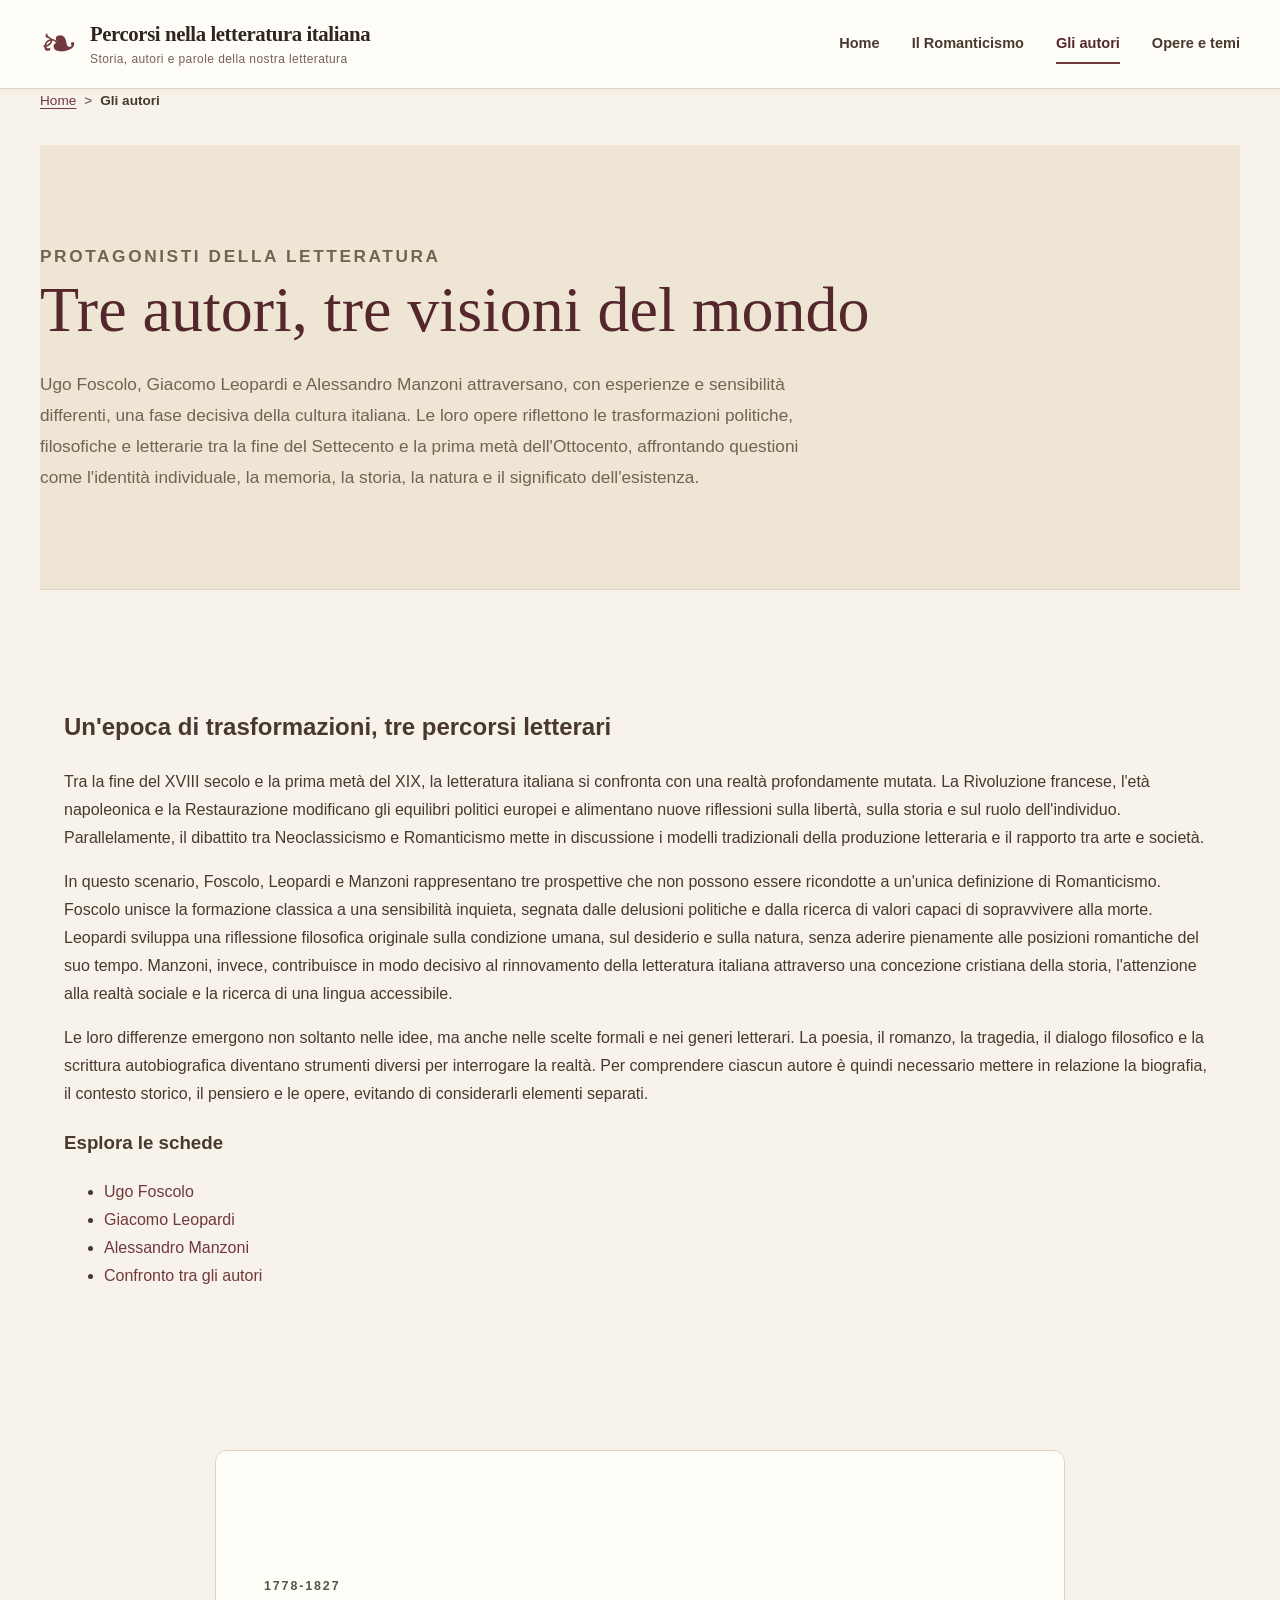
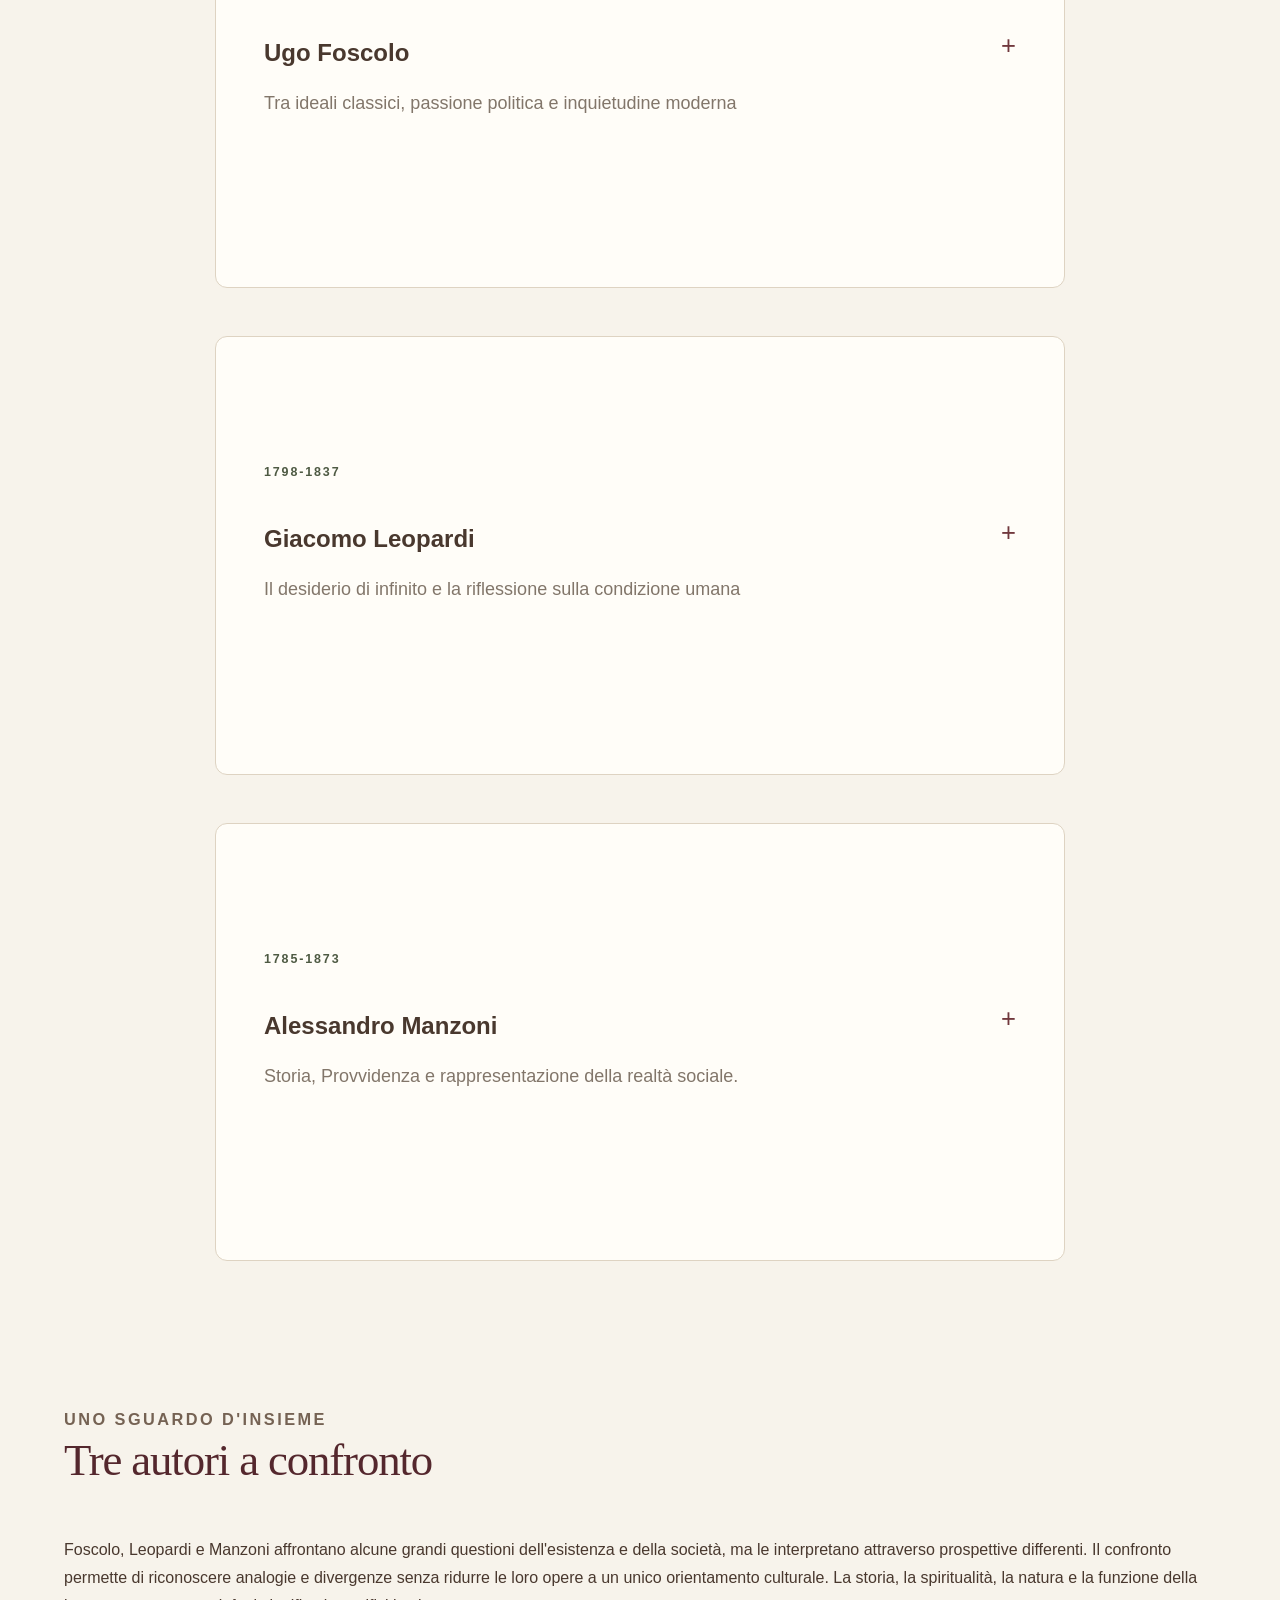
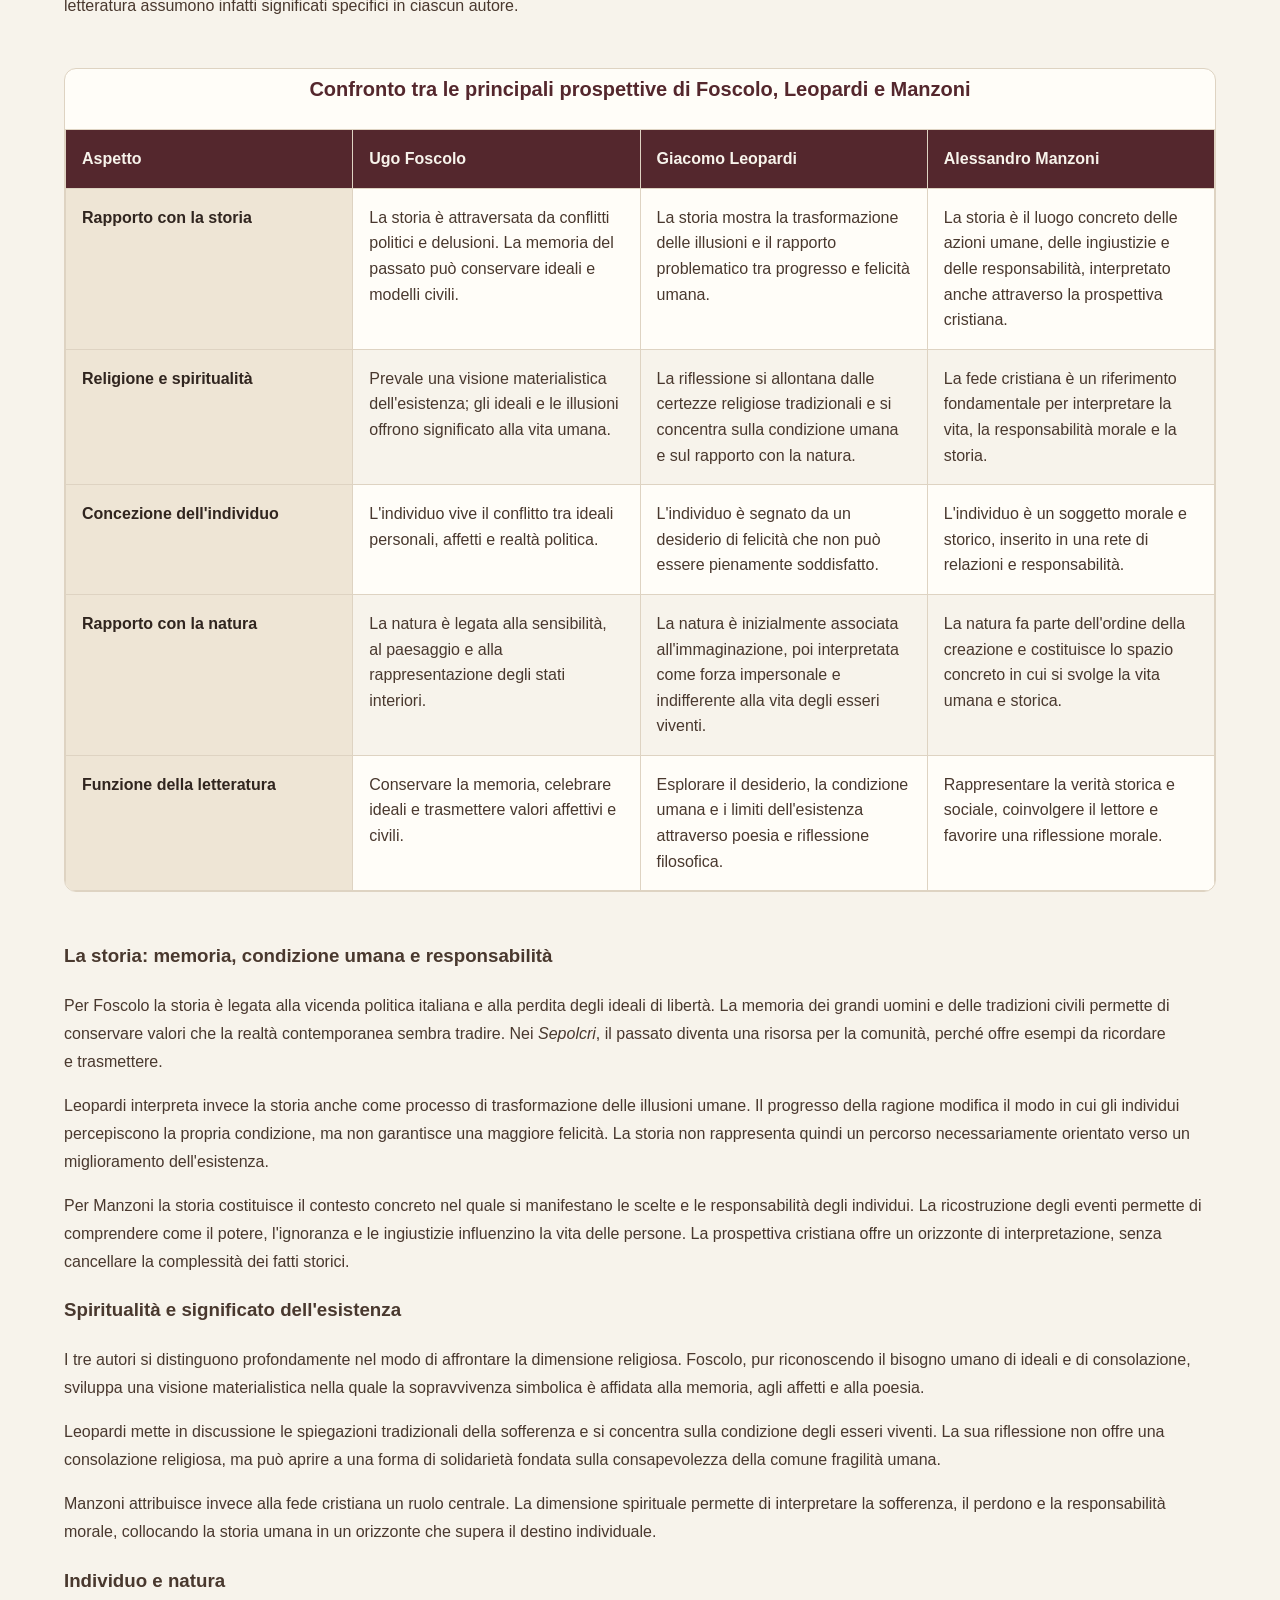
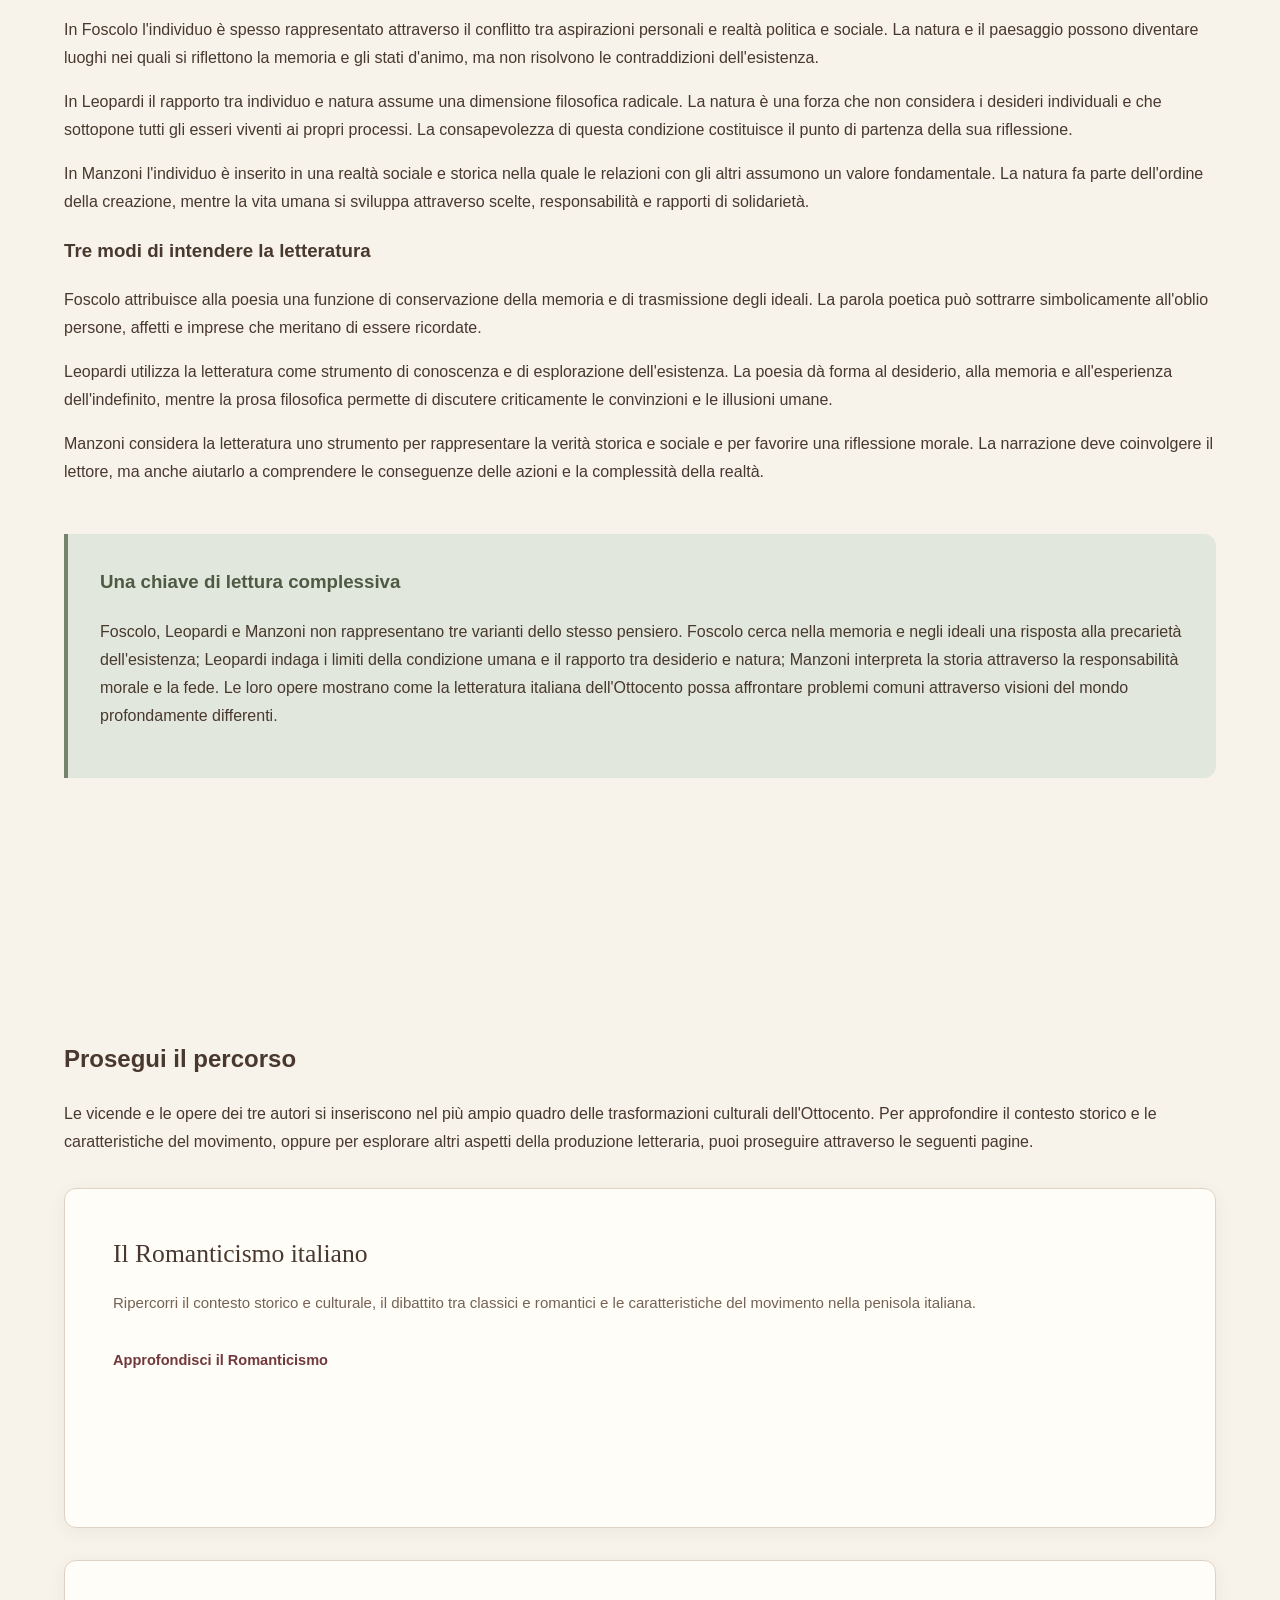
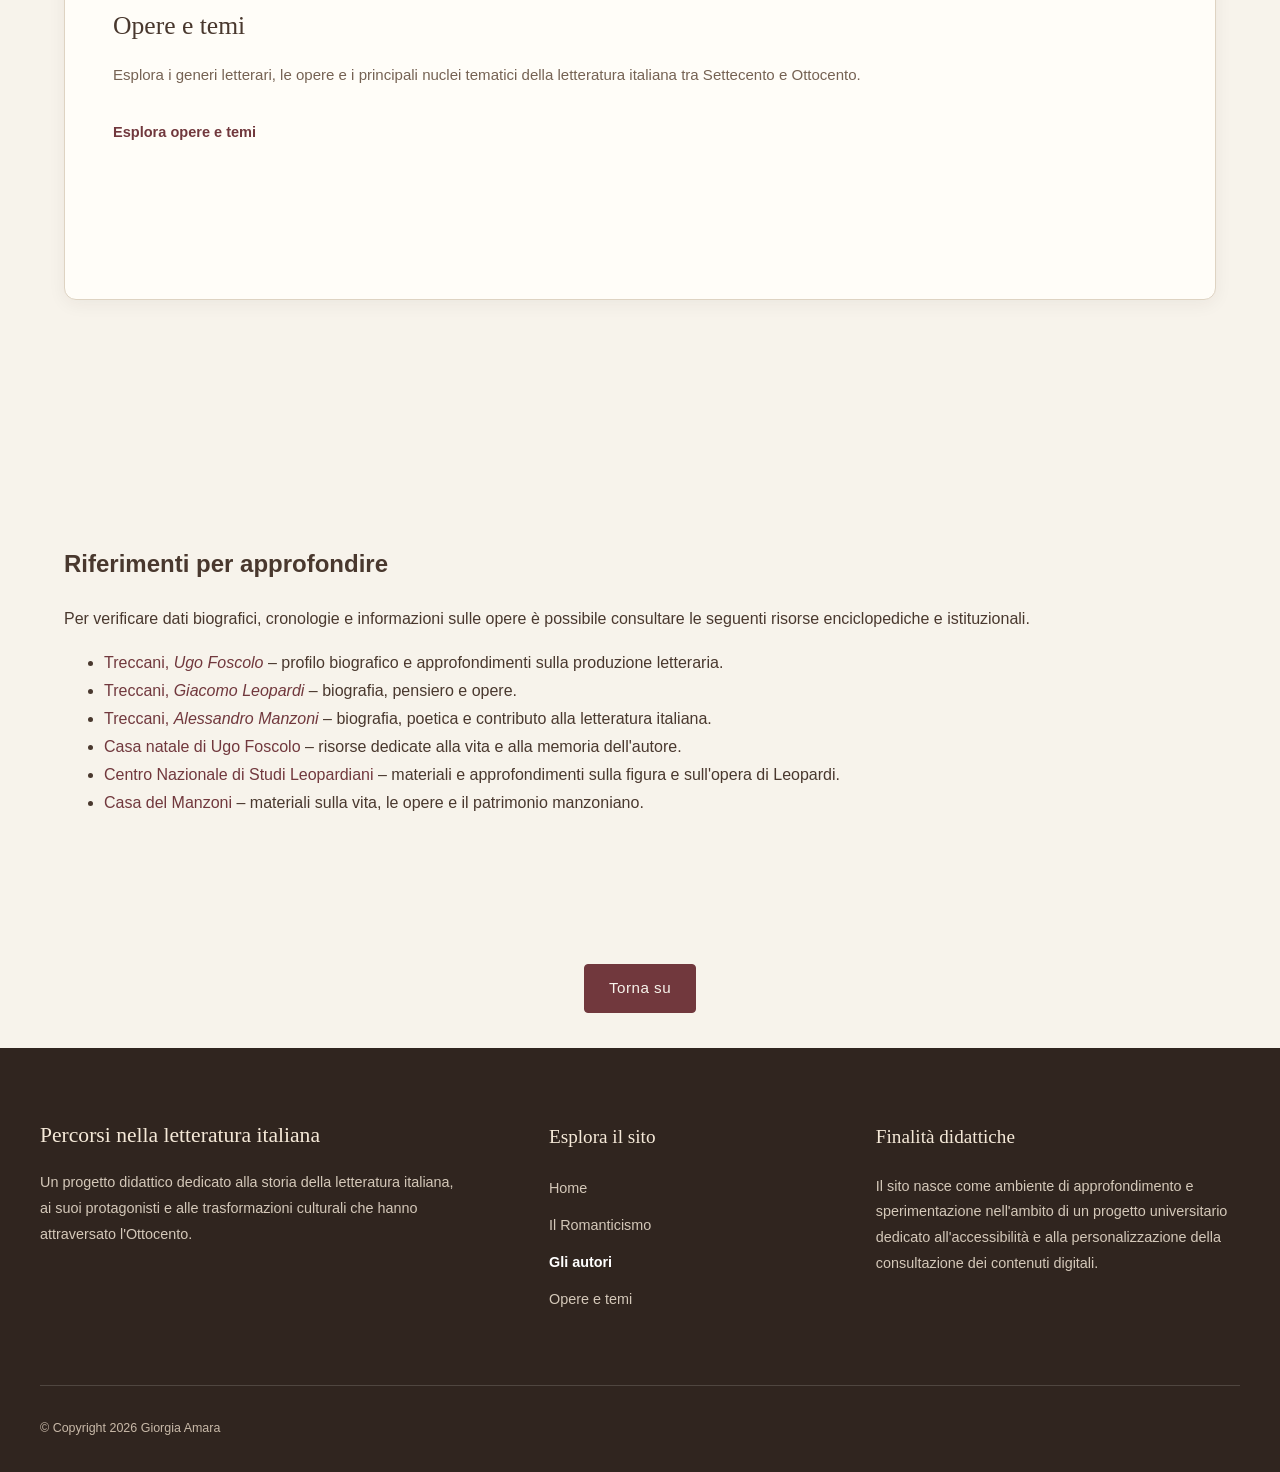
==== autori.html @ 1213d286 "Add files via upload" ====
<!DOCTYPE html>
<html lang="it">
<head>
     <meta charset="UTF-8">
    <meta name="viewport" content="width=device-width, initial-scale=1.0">
    <title>Gli autori | Percorsi nella letteratura italiana</title>
    <meta name="DC.creator" content="Giorgia Amara">
    <meta name="DC.title" content="Percorsi nella letteratura italiana">
    <meta name="DC.subject" content="Letteratura Italiana, Foscolo, Manzoni, Leopardi, Romanticismo">
    <meta name="DC.description" content="Percorsi nella letteratura italiana: un viaggio attraverso il Romanticismo italiano, i suoi protagonisti, le opere e i temi fondamentali.">
    <meta name="DC.publisher" content="Giorgia Amara">
    <meta name="DC.date" content="2026-11">
    <meta name="DC.language" content="it">
    <meta name="DC.rights" content="© 2026 Giorgia Amara">

    <link rel="stylesheet" href="style.css">
    <script src="script.js" defer></script>

</head>

<body>
  <a class="skip-link" href="#main-content">Salta al contenuto principale</a>

<header class="site-header" id="site-header">

    <div class="header-inner">

        <a class="site-brand" href="index.html" aria-label="Percorsi nella letteratura italiana - Homepage">

            <span class="brand-decoration" aria-hidden="true">❧</span>

            <span class="brand-text">
                <span class="site-title">Percorsi nella letteratura italiana</span>
                <span class="site-subtitle">Storia, autori e parole della nostra letteratura</span>
            </span>

        </a>

        <details class="site-navigation" open>

            <summary class="navigation-toggle">
                <span>Menu di navigazione</span>
                <span class="menu-icon" aria-hidden="true">☰</span>
            </summary>

            <nav class="main-navigation" aria-label="Navigazione principale">

                <ul class="navigation-list">

                    <li>
                        <a href="index.html">Home</a>
                    </li>

                    <li>
                        <a href="romanticismo.html">Il Romanticismo</a>
                    </li>

                    <li>
                        <a href="autori.html" aria-current="page">Gli autori</a>
                    </li>

                    <li>
                        <a href="opere-temi.html">Opere e temi</a>
                    </li>

                </ul>

            </nav>

        </details>

    </div>

</header>

  <main id="main-content">
    <div class="page-container">

      <nav class="breadcrumb" aria-label="Percorso di navigazione">
    <ol>
        <li><a href="index.html">Home</a></li>
        <li aria-current="page">Gli autori</li>
    </ol>
      </nav>

      <header class="page-hero">
        <p class="eyebrow">Protagonisti della letteratura</p>
        <h1>Tre autori, tre visioni del mondo</h1>
        <p class="page-intro">
          Ugo Foscolo, Giacomo Leopardi e Alessandro Manzoni attraversano,
          con esperienze e sensibilità differenti, una fase decisiva della
          cultura italiana. Le loro opere riflettono le trasformazioni
          politiche, filosofiche e letterarie tra la fine del Settecento
          e la prima metà dell'Ottocento, affrontando questioni come
          l'identità individuale, la memoria, la storia, la natura e
          il significato dell'esistenza.
        </p>
      </header>

      <section class="content-section" id="introduzione-autori" aria-labelledby="titolo-introduzione">
        <h2 id="titolo-introduzione">Un'epoca di trasformazioni, tre percorsi letterari</h2>

        <p>
          Tra la fine del XVIII secolo e la prima metà del XIX, la letteratura
          italiana si confronta con una realtà profondamente mutata. La
          Rivoluzione francese, l'età napoleonica e la Restaurazione modificano
          gli equilibri politici europei e alimentano nuove riflessioni sulla
          libertà, sulla storia e sul ruolo dell'individuo. Parallelamente,
          il dibattito tra Neoclassicismo e Romanticismo mette in discussione
          i modelli tradizionali della produzione letteraria e il rapporto
          tra arte e società.
        </p>

        <p>
          In questo scenario, Foscolo, Leopardi e Manzoni rappresentano
          tre prospettive che non possono essere ricondotte a un'unica
          definizione di Romanticismo. Foscolo unisce la formazione
          classica a una sensibilità inquieta, segnata dalle delusioni
          politiche e dalla ricerca di valori capaci di sopravvivere
          alla morte. Leopardi sviluppa una riflessione filosofica
          originale sulla condizione umana, sul desiderio e sulla natura,
          senza aderire pienamente alle posizioni romantiche del suo
          tempo. Manzoni, invece, contribuisce in modo decisivo al
          rinnovamento della letteratura italiana attraverso una
          concezione cristiana della storia, l'attenzione alla realtà
          sociale e la ricerca di una lingua accessibile.
        </p>

        <p>
          Le loro differenze emergono non soltanto nelle idee, ma anche
          nelle scelte formali e nei generi letterari. La poesia, il
          romanzo, la tragedia, il dialogo filosofico e la scrittura
          autobiografica diventano strumenti diversi per interrogare
          la realtà. Per comprendere ciascun autore è quindi necessario
          mettere in relazione la biografia, il contesto storico, il
          pensiero e le opere, evitando di considerarli elementi separati.
        </p>

        <nav class="author-index" aria-label="Vai direttamente a un autore">
          <h3>Esplora le schede</h3>
          <ul>
            <li><a href="#ugo-foscolo">Ugo Foscolo</a></li>
            <li><a href="#giacomo-leopardi">Giacomo Leopardi</a></li>
            <li><a href="#alessandro-manzoni">Alessandro Manzoni</a></li>
            <li><a href="#confronto-autori">Confronto tra gli autori</a></li>
          </ul>
        </nav>
      </section>

      <article class="author-profile" id="ugo-foscolo" aria-labelledby="titolo-foscolo">
        <details class="author-accordion">
        <summary class="author-profile-header">
            <span class="eyebrow">1778-1827</span>
            <h2 id="titolo-foscolo">Ugo Foscolo</h2>
            <span class="author-subtitle">
                Tra ideali classici, passione politica e inquietudine moderna
            </span>
        </summary>
        <div class="author-profile-content">
        <section id="foscolo-biografia" aria-labelledby="titolo-foscolo-biografia">
          <h3 id="titolo-foscolo-biografia">Biografia e contesto storico</h3>

          <p>
            Niccolò Foscolo, conosciuto come Ugo, nasce il 6 febbraio 1778
            a Zante, isola greca allora appartenente alla Repubblica di
            Venezia. La sua origine greca e la formazione culturale italiana
            contribuiscono a definire una sensibilità caratterizzata dal
            rapporto con due tradizioni. Dopo la morte del padre, medico,
            si trasferisce con la famiglia a Venezia, dove completa la
            propria formazione e inizia a frequentare gli ambienti
            intellettuali e politici.
          </p>

          <p>
            La Rivoluzione francese e le campagne napoleoniche rappresentano
            per Foscolo un'esperienza decisiva. Inizialmente guarda con
            entusiasmo agli ideali di libertà e rinnovamento, ma la firma
            del Trattato di Campoformio nel 1797, con il quale Napoleone
            cede Venezia all'Austria, provoca una profonda delusione.
            L'episodio diventa il simbolo del conflitto tra gli ideali
            politici e gli interessi concreti delle potenze dominanti.
            Da quel momento il tema dell'esilio assume un significato
            centrale nella sua vita e nella sua produzione letteraria.
          </p>

          <p>
            Foscolo partecipa alle vicende politiche e militari del
            periodo napoleonico, spostandosi tra diverse città italiane.
            Dopo la Restaurazione, il suo rifiuto di prestare giuramento
            al governo austriaco lo costringe a lasciare Milano nel 1815.
            Si trasferisce prima in Svizzera e poi in Inghilterra, dove
            trascorre gli ultimi anni in condizioni economiche difficili.
            Muore a Turnham Green, presso Londra, il 10 settembre 1827.
            Nel 1871 le sue spoglie vengono trasferite nella chiesa
            di Santa Croce a Firenze, luogo che aveva celebrato
            poeticamente nei <em>Sepolcri</em>.
          </p>
        </section>

        <section id="foscolo-pensiero" aria-labelledby="titolo-foscolo-pensiero">
          <h3 id="titolo-foscolo-pensiero">Pensiero e sensibilità culturale</h3>

          <p>
            Il pensiero di Foscolo nasce dall'incontro tra la formazione
            illuministica, l'ammirazione per il mondo classico e una
            sensibilità che valorizza la passione, la memoria e la
            dimensione individuale. La sua visione dell'esistenza è
            attraversata da una tensione: da una parte riconosce la
            fragilità della vita e la prospettiva della morte, dall'altra
            cerca valori capaci di dare significato all'esperienza umana.
          </p>

          <p>
            La riflessione filosofica di Foscolo risente di una concezione
            materialistica dell'esistenza: la natura è regolata da processi
            di trasformazione e la morte comporta la fine della vita
            individuale. Nonostante questa consapevolezza, l'essere umano
            non è condannato a un'esistenza priva di significato. Gli
            affetti, la memoria, la poesia e il valore delle azioni
            possono costruire legami che superano simbolicamente la
            scomparsa fisica.
          </p>

          <p>
            In questo quadro assumono importanza le <strong>illusioni</strong>.
            Il termine non indica semplicemente inganni da rifiutare,
            ma valori e ideali che, pur non essendo fondati su una
            verità eterna, permettono agli individui di vivere e agire.
            La patria, la libertà, l'amore, la bellezza e la gloria
            poetica sono esempi di ideali capaci di sostenere l'esistenza
            e di orientare il comportamento umano.
          </p>
        </section>

        <section id="foscolo-neoclassicismo-romanticismo" aria-labelledby="titolo-foscolo-correnti">
          <h3 id="titolo-foscolo-correnti">Tra Neoclassicismo e sensibilità romantica</h3>

          <p>
            Foscolo è una figura di passaggio tra Neoclassicismo e
            nuove sensibilità preromantiche e romantiche. La sua
            formazione è profondamente legata alla cultura classica:
            la Grecia antica rappresenta un modello di bellezza,
            armonia e grandezza morale. La lingua poetica, ricca
            di riferimenti mitologici e letterari, dimostra la
            conoscenza e la rielaborazione dei modelli antichi.
          </p>

          <p>
            Allo stesso tempo, nelle sue opere emergono inquietudine,
            malinconia, passione politica, conflitto interiore e
            interesse per il destino dell'individuo. Sono elementi
            che dialogano con la sensibilità preromantica e con
            alcuni temi che saranno centrali nel Romanticismo.
            La sua poesia non sceglie quindi tra classicismo e
            modernità: cerca piuttosto di comporre una sintesi
            originale tra la perfezione formale della tradizione
            e l'intensità emotiva dell'esperienza contemporanea.
          </p>
        </section>

        <section id="foscolo-temi" aria-labelledby="titolo-foscolo-temi">
          <h3 id="titolo-foscolo-temi">I temi fondamentali</h3>

          <section id="foscolo-memoria" aria-labelledby="titolo-foscolo-memoria">
            <h4 id="titolo-foscolo-memoria">Memoria e affetti</h4>
            <p>
              La memoria permette di conservare il legame con le persone
              amate e con il passato. Anche quando la morte interrompe
              la presenza fisica, il ricordo mantiene viva una relazione
              e contribuisce a costruire l'identità di chi resta.
              La memoria individuale può inoltre trasformarsi in memoria
              collettiva, quando una comunità riconosce il valore delle
              azioni e degli esempi lasciati da chi non c'è più.
            </p>
          </section>

          <section id="foscolo-esilio" aria-labelledby="titolo-foscolo-esilio">
            <h4 id="titolo-foscolo-esilio">Esilio e patria</h4>
            <p>
              L'esilio è una condizione biografica e simbolica. La perdita
              della patria e l'impossibilità di riconoscersi pienamente
              in una comunità politica alimentano un senso di sradicamento.
              La patria diventa un luogo ideale, legato alla memoria,
              alla lingua, agli affetti e alla storia. La delusione
              politica non cancella il desiderio di libertà, ma lo
              trasforma in una tensione dolorosa tra ideali e realtà.
            </p>
          </section>

          <section id="foscolo-morte" aria-labelledby="titolo-foscolo-morte">
            <h4 id="titolo-foscolo-morte">Morte e sepoltura</h4>
            <p>
              La morte rappresenta il limite definitivo dell'esistenza
              individuale, ma il sepolcro può assumere un valore affettivo
              e civile. La tomba permette ai vivi di mantenere un rapporto
              con i defunti e può diventare il luogo simbolico in cui
              una comunità conserva la memoria dei propri grandi.
              La poesia, a sua volta, può rendere durevole il ricordo
              e trasmettere alle generazioni future esempi e valori.
            </p>
          </section>
        </section>

        <section id="foscolo-opere" aria-labelledby="titolo-foscolo-opere">
          <h3 id="titolo-foscolo-opere">Le principali opere</h3>

          <section id="foscolo-ortis" aria-labelledby="titolo-ortis">
            <h4 id="titolo-ortis"><em>Ultime lettere di Jacopo Ortis</em></h4>

            <p>
              Il romanzo epistolare <em>Ultime lettere di Jacopo Ortis</em>
              è una delle opere più rappresentative di Foscolo. La storia editoriale del romanzo è complessa: una prima stampa incompleta, non autorizzata dall'autore e successivamente rinnegata, reca la data 1798. La prima edizione curata da Foscolo viene pubblicata nel 1802, mentre quella definitiva esce nel 1817. Il testo si presenta come una raccolta
              di lettere scritte dal protagonista Jacopo, un giovane
              che vive il dramma della delusione politica e sentimentale.
            </p>

            <p>
              Dopo il Trattato di Campoformio, Jacopo si allontana da
              Venezia e si rifugia sui Colli Euganei. Qui conosce Teresa,
              della quale si innamora, ma la giovane è destinata a
              sposare Odoardo, secondo la volontà della famiglia.
              La vicenda sentimentale si intreccia con la sofferenza
              politica: l'impossibilità di realizzare i propri ideali
              e quella di vivere liberamente il proprio amore conducono
              il protagonista a una condizione di disperazione.
            </p>

            <p>
              La forma epistolare permette di seguire dall'interno
              l'evoluzione emotiva e intellettuale del protagonista.
              Il lettore conosce gli eventi attraverso la sua voce,
              le sue riflessioni e le sue reazioni. Il romanzo
              presenta quindi una forte dimensione soggettiva e
              anticipa alcuni aspetti del moderno romanzo di
              introspezione.
            </p>

            <p>
              Jacopo è un personaggio attraversato da contraddizioni:
              aspira alla libertà, ma si scontra con una realtà
              che non riesce a modificare; desidera un amore assoluto,
              ma incontra ostacoli sociali e familiari. La sua
              vicenda esprime il conflitto tra individuo e storia,
              tra aspirazione ideale e impossibilità concreta.
              Il suicidio finale non costituisce soltanto la
              conclusione di una vicenda sentimentale, ma assume
              il significato di una risposta estrema alla perdita
              di ogni possibilità di realizzazione.
            </p>

            <aside class="info-box">
              <h5>Un termine letterario: romanzo epistolare</h5>
              <p>
                Il <strong>romanzo epistolare</strong> è un'opera narrativa
                costruita attraverso lettere, generalmente scritte
                dai personaggi. Questa struttura permette di rappresentare
                direttamente pensieri, emozioni e punti di vista,
                ma può anche offrire una narrazione frammentaria
                e soggettiva degli eventi.
              </p>
            </aside>
          </section>

          <section id="foscolo-sepolcri" aria-labelledby="titolo-sepolcri">
            <h4 id="titolo-sepolcri"><em>Dei Sepolcri</em></h4>

            <p>
              Il carme <em>Dei Sepolcri</em>, pubblicato nel 1807,
              nasce anche dal confronto con l'editto napoleonico
              di Saint-Cloud del 1804, che disciplinava le sepolture
              e prevedeva la collocazione dei cimiteri fuori dai
              centri abitati. Il provvedimento suscita una discussione
              sul significato delle tombe e sulla possibilità di
              conservare il ricordo dei defunti attraverso i monumenti
              funerari.
            </p>

            <p>
              Foscolo affronta il tema attraverso una riflessione
              che si sviluppa progressivamente. In una prospettiva
              materialistica, la tomba non può restituire la vita
              a chi è morto e non modifica il destino biologico
              dell'individuo. Tuttavia, il sepolcro possiede un
              valore per i vivi: conserva la memoria, alimenta
              gli affetti e permette alla comunità di riconoscere
              il significato delle esistenze passate.
            </p>

            <p>
              Il carme amplia progressivamente il proprio orizzonte.
              Dalla dimensione privata degli affetti si passa
              a quella civile, nella quale le tombe dei grandi
              uomini diventano luoghi di memoria collettiva.
              Attraverso gli esempi del passato, una comunità
              può ritrovare valori e modelli di comportamento.
              La poesia assume a sua volta una funzione
              fondamentale: rende durevole la memoria e
              sottrae simbolicamente all'oblio le azioni
              degne di essere ricordate.
            </p>

            <p>
              Il riferimento a Santa Croce, a Firenze, consente
              a Foscolo di celebrare figure della cultura e
              della storia italiana. Il carme si conclude
              con una riflessione sulla capacità della poesia
              di conservare la memoria anche quando il tempo
              e la distruzione materiale cancellano i monumenti.
              La parola poetica diventa così una forma di
              continuità tra passato e presente.
            </p>

            <aside class="deepening-box">
              <h5>Il valore della memoria nei Sepolcri</h5>
              <p>
                Il sepolcro non sconfigge la morte, ma costruisce
                un legame tra chi è scomparso e chi continua
                a vivere. La memoria può essere privata, quando
                custodisce gli affetti familiari, oppure pubblica,
                quando trasmette a una comunità il ricordo di
                persone ed eventi significativi. La poesia
                contribuisce a rendere questo ricordo ancora
                più duraturo.
              </p>
            </aside>
          </section>

          <section id="foscolo-altre-opere" aria-labelledby="titolo-foscolo-altre-opere">
            <h4 id="titolo-foscolo-altre-opere">Altre opere significative</h4>

            <ul>
              <li>
                <strong><em>Poesie</em></strong> (1803): raccolta
                che comprende dodici sonetti e due odi, tra cui
                <em>A Zacinto</em>, <em>Alla sera</em> e
                <em>In morte del fratello Giovanni</em>.
              </li>
              <li>
                <strong><em>Le Grazie</em></strong>: poema incompiuto
                al quale Foscolo lavora per diversi anni, dedicato
                alla bellezza e alla funzione civilizzatrice delle
                arti.
              </li>
            </ul>
          </section>
        </section>
      </div>
    </details>
      </article>

      <article class="author-profile" id="giacomo-leopardi" aria-labelledby="titolo-leopardi">
        <details class="author-accordion">
        <summary class="author-profile-header">
            <span class="eyebrow">1798-1837</span>
            <h2 id="titolo-leopardi">Giacomo Leopardi</h2>
            <span class="author-subtitle">
                Il desiderio di infinito e la riflessione sulla condizione umana
            </span>
        </summary>

        <div class="author-profile-content">

        <section id="leopardi-biografia" aria-labelledby="titolo-leopardi-biografia">
          <h3 id="titolo-leopardi-biografia">Biografia e formazione</h3>

          <p>
            Giacomo Leopardi nasce il 29 giugno 1798 a Recanati,
            nelle Marche, allora parte dello Stato pontificio.
            Cresce in una famiglia aristocratica e riceve una
            formazione iniziale legata all'ambiente domestico
            e alla biblioteca paterna. Fin da giovanissimo
            dimostra una straordinaria capacità di studio:
            approfondisce le lingue classiche, la filosofia,
            la storia, la filologia e la letteratura.
          </p>

          <p>
            Gli anni della formazione sono caratterizzati da
            un'intensa attività di studio, che Leopardi stesso
            definirà successivamente un periodo di «studio matto
            e disperatissimo». La conoscenza approfondita dei
            classici costituisce la base della sua produzione
            successiva, ma la riflessione filologica si trasforma
            progressivamente in una ricerca più ampia sulla
            condizione umana e sui limiti della conoscenza.
          </p>

          <p>
            Il desiderio di allontanarsi da Recanati e di entrare
            in contatto con ambienti culturali più ampi si scontra
            con le difficoltà familiari e con una salute fragile.
            Nel 1819 tenta di lasciare la casa paterna, ma il
            progetto non riesce. In questi anni si intensificano
            le riflessioni filosofiche e la produzione poetica,
            mentre il rapporto con la fede e con le certezze
            tradizionali subisce una trasformazione profonda.
          </p>

          <p>
            Negli anni successivi soggiorna a Roma, Milano,
            Bologna, Firenze e Pisa, entrando in contatto
            con ambienti intellettuali diversi. Negli ultimi
            anni vive soprattutto tra Firenze e Napoli.
            Muore il 14 giugno 1837 a Napoli, durante
            un'epidemia di colera.
          </p>
        </section>

        <section id="leopardi-pensiero" aria-labelledby="titolo-leopardi-pensiero">
          <h3 id="titolo-leopardi-pensiero">L'evoluzione del pensiero</h3>

          <p>
            Il pensiero leopardiano non è un sistema filosofico
            immobile, ma una riflessione che si sviluppa nel
            corso della vita e attraverso forme letterarie
            differenti. La poesia, la prosa filosofica e
            le annotazioni dello <em>Zibaldone</em> permettono
            di seguire il progressivo approfondimento di
            questioni come il desiderio umano, il rapporto
            con la natura, il ruolo della ragione e la
            possibilità della felicità.
          </p>

          <p>
            Una convinzione fondamentale attraversa la sua
            riflessione: l'essere umano desidera una felicità
            piena e illimitata, ma incontra continuamente
            i limiti imposti dalla realtà. Il desiderio
            non si esaurisce nel raggiungimento di singoli
            piaceri, perché tende sempre a qualcosa di più
            ampio e duraturo. Nessuna esperienza concreta
            sembra poter soddisfare completamente questa
            aspirazione.
          </p>

          <section id="leopardi-pessimismo-storico" aria-labelledby="titolo-pessimismo-storico">
            <h4 id="titolo-pessimismo-storico">Il pessimismo storico</h4>

            <p>
              Nella fase del cosiddetto <strong>pessimismo storico</strong>,
              Leopardi attribuisce un ruolo importante alla
              trasformazione della civiltà e al progresso
              della ragione. Gli esseri umani delle epoche
              antiche, secondo questa prospettiva, vivevano
              maggiormente attraverso l'immaginazione e
              le illusioni, che permettevano loro di
              percepire la vita come ricca di possibilità.
            </p>

            <p>
              La civiltà moderna, attraverso lo sviluppo
              della ragione e della conoscenza, ha progressivamente
              dissolto molte di queste illusioni, rendendo
              più evidente la distanza tra i desideri umani
              e la realtà. Il progresso conoscitivo non
              coincide quindi necessariamente con un
              aumento della felicità: può accrescere
              la consapevolezza dei limiti dell'esistenza.
            </p>
          </section>

          <section id="leopardi-pessimismo-cosmico" aria-labelledby="titolo-pessimismo-cosmico">
            <h4 id="titolo-pessimismo-cosmico">Il pessimismo cosmico</h4>

            <p>
              Nella fase del cosiddetto <strong>pessimismo cosmico</strong>,
              la riflessione di Leopardi si amplia e la
              sofferenza non viene più spiegata soltanto
              attraverso le trasformazioni della civiltà.
              Il dolore diventa una condizione che riguarda
              tutti gli esseri viventi, perché è legato
              ai meccanismi stessi della natura.
            </p>

            <p>
              La natura non viene più interpretata come
              una forza benevola che protegge l'essere
              umano attraverso le illusioni, ma come
              un processo impersonale, indifferente
              alle aspirazioni individuali. La nascita,
              il desiderio, la sofferenza e la morte
              fanno parte di un ciclo nel quale la
              conservazione della vita non coincide
              con la felicità dei singoli individui.
            </p>

            <p>
              Le definizioni di pessimismo storico
              e cosmico sono strumenti utili per
              comprendere alcuni passaggi della
              riflessione leopardiana, ma non devono
              essere considerate categorie rigide.
              Il pensiero dell'autore presenta
              continuità, ripensamenti e sviluppi
              che non si lasciano ridurre a una
              successione perfettamente lineare.
            </p>
          </section>
        </section>

        <section id="leopardi-natura-ragione" aria-labelledby="titolo-leopardi-natura">
          <h3 id="titolo-leopardi-natura">Natura, ragione e immaginazione</h3>

          <p>
            Il rapporto tra natura e ragione è uno degli
            elementi centrali dell'evoluzione leopardiana.
            Nella fase iniziale, la natura viene associata
            alla capacità dell'immaginazione di produrre
            illusioni e rendere l'esistenza più ricca
            di significati. La ragione, invece, tende
            a dissolvere queste rappresentazioni,
            mostrando i limiti e le contraddizioni
            della condizione umana.
          </p>

          <p>
            Successivamente, la natura assume un significato
            più complesso e problematico. Non è una
            presenza che si prende cura dell'individuo,
            ma una forza che segue processi indipendenti
            dai suoi desideri. Questa consapevolezza
            non conduce Leopardi a rinunciare alla
            riflessione o alla poesia: al contrario,
            la conoscenza della condizione umana
            diventa il punto di partenza per una
            nuova forma di solidarietà tra gli uomini.
          </p>

          <p>
            L'immaginazione conserva un ruolo fondamentale
            nella poetica leopardiana. Può evocare
            dimensioni lontane, suggerire l'infinito
            e creare esperienze che superano i limiti
            dell'immediata percezione. La poesia non
            cancella la realtà, ma permette di
            esplorare il rapporto tra ciò che
            l'individuo può conoscere e ciò che
            continua a desiderare.
          </p>
        </section>

        <section id="leopardi-vago-indefinito" aria-labelledby="titolo-vago">
          <h3 id="titolo-vago">La poetica del vago e dell'indefinito</h3>

          <p>
            La <strong>poetica del vago e dell'indefinito</strong>
            è uno dei contributi più originali di Leopardi
            alla riflessione letteraria. Il poeta osserva
            che alcune immagini e sensazioni risultano
            particolarmente suggestive quando non sono
            definite in ogni dettaglio. Ciò che appare
            lontano, incompleto o nascosto può stimolare
            l'immaginazione e lasciare spazio a una
            pluralità di significati.
          </p>

          <p>
            Un paesaggio intravisto oltre una siepe,
            un suono che arriva da lontano o un orizzonte
            che non può essere osservato interamente
            possono suscitare una sensazione di
            apertura e di vastità. Il limite della
            percezione diventa così una condizione
            favorevole all'immaginazione: non potendo
            conoscere completamente ciò che si trova
            oltre il confine visibile, l'individuo
            può rappresentarlo interiormente in
            forme sempre più ampie.
          </p>

          <p>
            Questa riflessione trova una delle sue
            espressioni più note ne <em>L'infinito</em>,
            composto nel 1819. Il paesaggio concreto
            diventa il punto di partenza per un'esperienza
            mentale che supera i confini dello spazio
            e del tempo. L'infinito non viene descritto
            come un oggetto realmente posseduto,
            ma come una dimensione evocata
            dall'immaginazione.
          </p>

          <aside class="info-box">
            <h4>Un termine da comprendere: indefinito</h4>
            <p>
              In ambito leopardiano, l'indefinito è
              una qualità delle immagini e delle
              sensazioni che non presentano contorni
              completamente determinati. Proprio
              perché non sono delimitate con precisione,
              possono stimolare l'immaginazione e
              suscitare un'esperienza emotiva più
              ampia di quella offerta dalla percezione
              immediata.
            </p>
          </aside>
        </section>

        <section id="leopardi-opere" aria-labelledby="titolo-leopardi-opere">
          <h3 id="titolo-leopardi-opere">Le principali opere</h3>

          <section id="leopardi-canti" aria-labelledby="titolo-canti">
            <h4 id="titolo-canti"><em>Canti</em></h4>

            <p>
              I <em>Canti</em> costituiscono la raccolta
              poetica più importante di Leopardi.
              La prima edizione esce a Firenze
              nel 1831; seguono altre edizioni,
              fino a quella pubblicata postuma
              nel 1845 a cura di Antonio Ranieri.
              La raccolta comprende componimenti
              scritti in momenti diversi della
              vita dell'autore e permette di
              osservare l'evoluzione della sua
              sensibilità poetica e del suo pensiero.
            </p>

            <p>
              Nei componimenti giovanili, come
              <em>All'Italia</em> e <em>Ad Angelo Mai</em>,
              emerge l'interesse per la storia,
              la memoria e la condizione culturale
              dell'Italia. Le canzoni civili
              esprimono la delusione per il
              presente e il confronto con la
              grandezza del passato.
            </p>

            <p>
              Gli idilli, tra cui <em>L'infinito</em>,
              <em>La sera del dì di festa</em> e
              <em>Alla luna</em>, sviluppano una
              poesia più concentrata sull'esperienza
              interiore, sul paesaggio e sulla
              memoria. Il termine idillio, nella
              tradizione letteraria, richiama
              componimenti di argomento pastorale
              e naturalistico; in Leopardi assume
              un significato più ampio, legato
              alla rappresentazione di esperienze
              soggettive e momenti di riflessione.
            </p>

            <p>
              I cosiddetti grandi idilli, tra cui
              <em>A Silvia</em>, <em>Le ricordanze</em>,
              <em>Il sabato del villaggio</em> e
              <em>Canto notturno di un pastore errante
              dell'Asia</em>, approfondiscono il
              rapporto tra memoria, speranza,
              desiderio e disillusione. Nelle
              opere più tarde, come <em>La ginestra</em>,
              la riflessione sulla fragilità
              dell'esistenza si apre anche a
              una dimensione etica e collettiva.
            </p>
          </section>

          <section id="leopardi-operette" aria-labelledby="titolo-operette">
            <h4 id="titolo-operette"><em>Operette morali</em></h4>

            <p>
              Le <em>Operette morali</em> sono una
              raccolta di prose filosofiche
              composte prevalentemente tra
              il 1824 e il 1832. La prima
              edizione viene pubblicata a
              Milano nel 1827. Attraverso
              dialoghi, narrazioni e situazioni
              immaginarie, Leopardi affronta
              questioni fondamentali della
              propria riflessione: la natura,
              la felicità, il progresso,
              il desiderio e il destino
              dell'umanità.
            </p>

            <p>
              La scelta del dialogo permette
              di mettere a confronto posizioni
              differenti e di esporre idee
              filosofiche senza ricorrere
              esclusivamente alla forma
              del trattato. Personaggi
              storici, figure mitologiche,
              entità simboliche e personificazioni
              diventano interlocutori attraverso
              i quali discutere i limiti
              delle convinzioni umane.
            </p>

            <p>
              Nel <em>Dialogo della Natura e di
              un Islandese</em>, per esempio,
              un uomo che ha cercato invano
              un luogo in cui sottrarsi alla
              sofferenza incontra la Natura,
              che gli rivela la propria
              indifferenza rispetto al
              destino degli esseri viventi.
              Il testo mette in scena
              in forma narrativa il
              rapporto problematico tra
              individuo e ordine naturale.
            </p>

            <p>
              Lo stile delle <em>Operette morali</em>
              unisce ironia, precisione
              argomentativa e invenzione
              letteraria. La riflessione
              filosofica non viene separata
              dalla forma artistica:
              il linguaggio, i personaggi
              e le situazioni contribuiscono
              a rendere più incisive
              le questioni affrontate.
            </p>

            <aside class="deepening-box">
              <h4>Filosofia e letteratura</h4>
              <p>
                Nelle <em>Operette morali</em>
                il pensiero filosofico prende
                forma attraverso la letteratura.
                Il dialogo, l'ironia e
                l'invenzione narrativa
                permettono di affrontare
                questioni astratte
                attraverso situazioni
                concrete e personaggi
                riconoscibili.
              </p>
            </aside>
          </section>

          <section id="leopardi-altre-opere" aria-labelledby="titolo-leopardi-altre-opere">
            <h4 id="titolo-leopardi-altre-opere">Altri scritti significativi</h4>

            <ul>
              <li>
                <strong><em>Zibaldone di pensieri</em></strong>
                (1817–1832): vasto insieme di appunti,
                riflessioni filosofiche, osservazioni
                linguistiche e considerazioni sulla
                letteratura. È una fonte essenziale
                per comprendere l'evoluzione del
                pensiero leopardiano.
              </li>
              <li>
                <strong><em>Discorso di un italiano
                intorno alla poesia romantica</em></strong>
                (1818): testo nel quale Leopardi
                interviene nel dibattito tra
                classicisti e romantici, difendendo
                il valore della poesia antica
                e dell'immaginazione.
              </li>
              <li>
                <strong><em>Paralipomeni della
                Batracomiomachia</em></strong>:
                poemetto satirico in ottave,
                pubblicato postumo, che affronta
                in forma allegorica e ironica
                questioni politiche e culturali.
              </li>
            </ul>
          </section>
        </section>
      </div>
    </details>
      </article>

      <article class="author-profile" id="alessandro-manzoni" aria-labelledby="titolo-manzoni">
          <details class="author-accordion">
        <summary class="author-profile-header">
            <span class="eyebrow">1785-1873</span>
            <h2 id="titolo-manzoni">Alessandro Manzoni</h2>
            <span class="author-subtitle">
                Storia, Provvidenza e rappresentazione della realtà sociale.
            </span>
        </summary>

        <div class="author-profile-content">

        <section id="manzoni-biografia" aria-labelledby="titolo-manzoni-biografia">
          <h3 id="titolo-manzoni-biografia">Biografia e conversione religiosa</h3>

          <p>
            Alessandro Manzoni nasce a Milano il 7 marzo 1785.
            Frequenta ambienti culturali e istituzioni
            educative che contribuiscono alla sua formazione
            letteraria e intellettuale. Durante la giovinezza
            entra in contatto con le idee illuministiche
            e con gli ambienti culturali milanesi, mentre
            la sua esperienza personale si sviluppa
            in un periodo segnato da profonde trasformazioni
            politiche.
          </p>

          <p>
            Nel 1805 raggiunge la madre Giulia Beccaria
            a Parigi, dove entra in contatto con intellettuali
            e ambienti culturali di orientamento liberale.
            In questi anni approfondisce la conoscenza
            della cultura francese e sviluppa una riflessione
            sempre più attenta alla storia e alla società.
            Nel 1808 sposa Enrichetta Blondel, di formazione
            calvinista.
          </p>

          <p>
            Tra il 1810 e gli anni immediatamente successivi
            matura una profonda trasformazione religiosa,
            che conduce Manzoni al cattolicesimo. La conversione
            rappresenta un passaggio decisivo nella sua
            concezione della vita e della letteratura.
            La fede cristiana diventa un riferimento
            fondamentale per interpretare la storia,
            la responsabilità individuale, la sofferenza
            e il rapporto tra giustizia umana e giustizia divina.
          </p>

          <p>
            Dopo il ritorno in Italia, Manzoni vive
            prevalentemente a Milano, dedicandosi
            alla scrittura, alla riflessione linguistica
            e agli studi storici. Muore il 22 maggio 1873.
            La sua figura assume un rilievo particolare
            anche nella cultura italiana successiva
            all'Unità, soprattutto per il contributo
            dato alla questione della lingua e
            alla definizione di una prosa narrativa
            moderna.
          </p>
        </section>

        <section id="manzoni-romanticismo" aria-labelledby="titolo-manzoni-romanticismo">
          <h3 id="titolo-manzoni-romanticismo">Manzoni e il Romanticismo</h3>

          <p>
            Manzoni aderisce al rinnovamento romantico
            soprattutto per il rifiuto di una letteratura
            fondata sulla ripetizione meccanica dei
            modelli classici e per la ricerca di
            un rapporto più diretto tra arte e vita.
            La sua riflessione si sviluppa in un
            confronto costante con le idee europee
            e con il dibattito italiano del 1816.
          </p>

          <p>
            La letteratura deve occuparsi di questioni
            umane e sociali, rappresentare esperienze
            riconoscibili e contribuire alla formazione
            morale dei lettori. Manzoni attribuisce
            particolare importanza alla verità
            storica e alla possibilità di rendere
            comprensibili le vicende del passato
            attraverso la narrazione.
          </p>

          <p>
            La sua adesione al Romanticismo non
            coincide con l'accettazione di ogni
            elemento della sensibilità romantica.
            Manzoni mantiene una forte attenzione
            alla funzione educativa della letteratura
            e alla dimensione etica dell'esperienza.
            La sua poetica si distingue per
            il legame tra verità, utilità morale
            e interesse per la realtà storica.
          </p>
        </section>

        <section id="manzoni-storia-letteratura" aria-labelledby="titolo-manzoni-storia">
          <h3 id="titolo-manzoni-storia">La concezione della storia e della letteratura</h3>

          <p>
            La storia occupa un ruolo centrale
            nella produzione manzoniana. Gli
            eventi del passato non sono soltanto
            uno sfondo sul quale collocare
            personaggi e vicende: rappresentano
            una realtà complessa, nella quale
            si manifestano rapporti di potere,
            ingiustizie, responsabilità e
            conseguenze delle azioni umane.
          </p>

          <p>
            Manzoni si interessa in particolare
            alla distanza tra la storia ufficiale,
            spesso concentrata sulle decisioni
            dei governanti e sulle imprese
            dei potenti, e l'esperienza delle
            persone comuni. La letteratura
            può dare spazio a chi normalmente
            rimane ai margini delle narrazioni
            storiche: popolani, donne, lavoratori
            e individui che subiscono gli effetti
            delle decisioni altrui.
          </p>

          <p>
            La sua concezione cristiana della
            storia riconosce la presenza
            della Provvidenza, ma non identifica
            automaticamente ogni evento
            con un disegno umano comprensibile.
            La storia rimane attraversata
            da violenza, errori e ingiustizie.
            La prospettiva religiosa offre
            un orizzonte di interpretazione
            e di speranza, senza cancellare
            la responsabilità degli individui
            né la complessità degli avvenimenti.
          </p>

          <p>
            Manzoni formula inoltre una
            riflessione sulla funzione
            della letteratura sintetizzata
            nella nota idea secondo cui
            la scrittura deve avere il vero
            come oggetto, l'interessante
            come mezzo e l'utile come fine.
            Questa impostazione lega
            la ricerca della verità
            storica alla capacità di
            coinvolgere il lettore e
            di favorire una riflessione
            morale.
          </p>
        </section>

        <section id="manzoni-lingua" aria-labelledby="titolo-manzoni-lingua">
          <h3 id="titolo-manzoni-lingua">La questione della lingua</h3>

          <p>
            La riflessione linguistica è
            uno degli aspetti più importanti
            dell'attività di Manzoni.
            Nell'Italia dell'Ottocento,
            la tradizione letteraria
            possiede una lingua scritta
            prestigiosa, ma la comunicazione
            quotidiana è caratterizzata
            da una forte varietà di dialetti
            e usi regionali. La ricerca
            di una lingua comune rappresenta
            quindi una questione culturale
            e civile, oltre che letteraria.
          </p>

          <p>
            Manzoni ritiene necessario
            utilizzare una lingua viva,
            comprensibile e condivisa
            da un pubblico ampio.
            Durante la revisione dei
            <em>Promessi sposi</em>,
            si orienta progressivamente
            verso il fiorentino colto
            dell'uso contemporaneo,
            considerato un modello
            capace di favorire la
            comunicazione nazionale.
          </p>

          <p>
            Il lavoro sul romanzo
            attraversa diverse fasi.
            La prima redazione,
            intitolata <em>Fermo e Lucia</em>,
            viene composta tra il 1821
            e il 1823. Una prima
            edizione dei <em>Promessi sposi</em>
            esce tra il 1825 e il 1827
            e viene tradizionalmente
            chiamata ventisettana.
            Manzoni interviene poi
            nuovamente sul testo,
            lavorando soprattutto
            sulla lingua: l'edizione
            definitiva, detta
            quarantana, viene
            pubblicata tra il 1840
            e il 1842.
          </p>

          <p>
            La ricerca linguistica
            di Manzoni non si limita
            a una scelta stilistica.
            Il progetto di una lingua
            comune è collegato
            all'esigenza di costruire
            una comunità di lettori
            e di favorire una maggiore
            unità culturale in un
            paese politicamente
            ancora diviso.
          </p>
        </section>

        <section id="manzoni-realta-sociale" aria-labelledby="titolo-manzoni-sociale">
          <h3 id="titolo-manzoni-sociale">Letteratura e realtà sociale</h3>

          <p>
            Nelle opere di Manzoni
            la rappresentazione della
            realtà sociale assume
            un valore fondamentale.
            La narrazione mette in
            evidenza le disuguaglianze
            e i rapporti di potere,
            mostrando come le decisioni
            dei governanti, la violenza
            e l'ignoranza possano
            incidere profondamente
            sulla vita delle persone.
          </p>

          <p>
            L'attenzione per gli umili
            non significa idealizzare
            le classi popolari.
            I personaggi manzoniani
            sono rappresentati nella
            loro complessità: possono
            essere generosi o egoisti,
            coraggiosi o impauriti,
            capaci di solidarietà
            oppure condizionati
            dalle circostanze.
            La loro dignità emerge
            proprio dal fatto che
            vengono considerati
            soggetti della storia,
            non semplici comparse.
          </p>

          <p>
            La letteratura può quindi
            contribuire a rendere
            visibili le conseguenze
            delle ingiustizie e a
            sviluppare nei lettori
            una maggiore consapevolezza
            morale. La rappresentazione
            narrativa non sostituisce
            l'analisi storica, ma
            permette di avvicinare
            il lettore alle esperienze
            concrete degli individui.
          </p>
        </section>

        <section id="manzoni-opere" aria-labelledby="titolo-manzoni-opere">
          <h3 id="titolo-manzoni-opere">Le principali opere</h3>

          <section id="manzoni-tragedie" aria-labelledby="titolo-tragedie">
            <h4 id="titolo-tragedie">Le tragedie</h4>

            <p>
              Manzoni rinnova il genere
              tragico attraverso una
              riflessione che mette
              in discussione le unità di tempo e di 
              luogo, considerate
              limitanti quando impediscono
              di rappresentare in modo
              convincente la complessità
              degli eventi storici.
              La tragedia deve rispettare
              la verità storica e
              rappresentare le motivazioni
              e le conseguenze delle
              azioni umane.
            </p>

            <p>
              Nella prefazione al
              <em>Conte di Carmagnola</em>
              (1820), Manzoni espone
              le proprie riflessioni
              sul genere tragico e
              sulla necessità di
              distinguere la ricostruzione
              dei fatti storici
              dall'invenzione poetica.
              Il coro assume inoltre
              una funzione specifica:
              offre uno spazio nel
              quale l'autore può
              esprimere una riflessione
              senza confonderla con
              le parole dei personaggi.
            </p>

            <p>
              Le due tragedie principali
              sono:
            </p>

            <ul>
              <li>
                <strong><em>Il conte di Carmagnola</em></strong>
                (1820): ambientata
                nel Quattrocento,
                racconta la vicenda
                del condottiero Francesco
                Bussone, accusato di
                tradimento e condannato
                a morte dalla Repubblica
                di Venezia. La tragedia
                riflette sul conflitto
                tra responsabilità
                individuale, ragion
                di Stato e ingiustizia.
              </li>
              <li>
                <strong><em>Adelchi</em></strong>
                (1822): ambientata
                nell'Italia dell'VIII
                secolo, durante la
                caduta del regno
                longobardo, mette
                in scena il conflitto
                tra Longobardi e Franchi.
                Attraverso i personaggi
                di Adelchi ed Ermengarda,
                Manzoni riflette
                sulla violenza della
                storia, sulla condizione
                degli oppressi e
                sull'impossibilità
                di realizzare pienamente
                la giustizia nel mondo.
              </li>
            </ul>

            <aside class="info-box">
              <h5>Il coro nella tragedia manzoniana</h5>
              <p>
                Il <strong>coro</strong> è una sezione
                della tragedia che permette
                all'autore di proporre
                una riflessione sugli
                avvenimenti rappresentati.
                In Manzoni non coincide
                semplicemente con un
                gruppo di personaggi:
                costituisce uno spazio
                autonomo di commento
                storico e morale.
              </p>
            </aside>
          </section>

          <section id="manzoni-promessi-sposi" aria-labelledby="titolo-promessi-sposi">
            <h4 id="titolo-promessi-sposi"><em>I promessi sposi</em></h4>

            <p>
              <em>I promessi sposi</em>
              è il principale romanzo
              di Manzoni e una delle
              opere fondamentali
              della letteratura italiana.
              La prima edizione,
              pubblicata tra il 1825
              e il 1827, viene
              successivamente rivista
              dall'autore, che interviene
              in modo significativo
              sulla lingua e sulla
              forma narrativa.
              L'edizione definitiva
              viene pubblicata tra
              il 1840 e il 1842,
              accompagnata dalle
              illustrazioni di
              Francesco Gonin.
            </p>

            <p>
              La vicenda è ambientata
              in Lombardia tra il
              1628 e il 1630,
              durante la dominazione
              spagnola. I protagonisti,
              Renzo Tramaglino e Lucia
              Mondella, sono due giovani
              che desiderano sposarsi,
              ma il loro progetto
              viene ostacolato da
              don Rodrigo, signorotto
              locale che impedisce
              la celebrazione del
              matrimonio. Le vicende
              dei due protagonisti
              si intrecciano con
              una rappresentazione
              ampia della società
              del Seicento.
            </p>

            <p>
              Il romanzo affronta
              temi storici e sociali
              attraverso una pluralità
              di personaggi e situazioni.
              La prepotenza dei potenti,
              l'inefficienza delle
              istituzioni, la carestia,
              la guerra e la peste
              mostrano le conseguenze
              dell'ingiustizia e
              della disorganizzazione
              politica. La storia
              collettiva entra nella
              vita dei protagonisti
              e ne modifica continuamente
              il destino.
            </p>

            <p>
              La narrazione attribuisce
              grande importanza agli
              individui comuni.
              Renzo e Lucia non sono
              eroi eccezionali:
              la loro esperienza
              permette di osservare
              gli effetti degli eventi
              storici sulla vita
              quotidiana. Accanto
              a loro compaiono figure
              di diversa condizione
              sociale, come fra
              Cristoforo, l'Innominato,
              don Abbondio, Gertrude
              e il cardinale Federigo
              Borromeo. Ciascuno
              contribuisce a mostrare
              differenti atteggiamenti
              di fronte al potere,
              alla paura, alla
              responsabilità e alla fede.
            </p>

            <p>
              La Provvidenza rappresenta
              un elemento centrale
              della visione manzoniana,
              ma non deve essere
              interpretata come una
              garanzia che ogni
              personaggio buono venga
              immediatamente premiato
              o che ogni ingiustizia
              trovi una soluzione
              semplice. La sofferenza
              rimane reale e la
              storia non perde
              la propria complessità.
              La prospettiva religiosa
              permette piuttosto
              di collocare l'esperienza
              umana in un orizzonte
              di senso che supera
              la sola dimensione
              terrena.
            </p>

            <p>
              Il romanzo è inoltre
              caratterizzato da
              una struttura narrativa
              articolata. Il narratore
              interviene con commenti,
              osservazioni ironiche
              e riflessioni morali,
              guidando il lettore
              nell'interpretazione
              degli eventi. Il rapporto
              tra storia documentata
              e invenzione narrativa
              costituisce uno degli
              aspetti più importanti
              della poetica manzoniana.
            </p>

            <aside class="deepening-box">
              <h5>Il romanzo storico</h5>
              <p>
                Il <strong>romanzo storico</strong>
                combina personaggi
                inventati e figure
                o avvenimenti documentati,
                collocando la vicenda
                narrativa in un preciso
                contesto del passato.
                In Manzoni la ricostruzione
                storica non è un semplice
                sfondo: contribuisce
                a spiegare le condizioni
                sociali, politiche
                e culturali che
                influenzano la vita
                dei personaggi.
              </p>
            </aside>
          </section>

          <section id="manzoni-altre-opere" aria-labelledby="titolo-manzoni-altre-opere">
            <h4 id="titolo-manzoni-altre-opere">Altre opere significative</h4>

            <ul>
              <li>
                <strong><em>Inni sacri</em></strong>
                (1812–1822): progetto
                poetico dedicato
                alle principali
                festività cristiane,
                nel quale Manzoni
                ricerca una forma
                di poesia religiosa
                capace di esprimere
                una dimensione
                collettiva della fede.
              </li>
              <li>
                <strong><em>Il cinque maggio</em></strong>
                (1821): ode composta
                in occasione della
                morte di Napoleone,
                nella quale la vicenda
                storica dell'imperatore
                viene interpretata
                attraverso una
                riflessione sulla
                grandezza umana,
                sulla fragilità
                del potere e sulla
                dimensione religiosa.
              </li>
              <li>
                <strong><em>Lettera sul Romanticismo</em></strong>
                (1823, indirizzata
                a Cesare d'Azeglio):
                testo nel quale
                Manzoni chiarisce
                la propria posizione
                sul rapporto tra
                letteratura, verità
                e utilità morale.
              </li>
              <li>
                <strong><em>Storia della colonna infame</em></strong>
                (1840): opera
                storico-saggistica
                collegata alla vicenda
                della peste del
                1630, che analizza
                il processo contro
                alcuni presunti
                untori e denuncia
                gli errori giudiziari,
                la superstizione
                e la responsabilità
                degli uomini di fronte
                all'ingiustizia.
              </li>
            </ul>
          </section>
        </section>
      </div>
    </details>
      </article>

      <section class="content-section" id="confronto-autori" aria-labelledby="titolo-confronto">
        <header class="section-heading">
          <p class="eyebrow">Uno sguardo d'insieme</p>
          <h2 id="titolo-confronto">Tre autori a confronto</h2>
        </header>

        <p>
          Foscolo, Leopardi e Manzoni affrontano alcune grandi questioni
          dell'esistenza e della società, ma le interpretano attraverso
          prospettive differenti. Il confronto permette di riconoscere
          analogie e divergenze senza ridurre le loro opere a un unico
          orientamento culturale. La storia, la spiritualità, la natura
          e la funzione della letteratura assumono infatti significati
          specifici in ciascun autore.
        </p>

        <div class="comparison-table-wrapper"
              role="region"
     aria-label="Tabella comparativa tra Foscolo, Leopardi e Manzoni"
     tabindex="0">
          <table>
            <caption>
              Confronto tra le principali prospettive di Foscolo, Leopardi e Manzoni
            </caption>
            <thead>
              <tr>
                <th scope="col">Aspetto</th>
                <th scope="col">Ugo Foscolo</th>
                <th scope="col">Giacomo Leopardi</th>
                <th scope="col">Alessandro Manzoni</th>
              </tr>
            </thead>
            <tbody>
              <tr>
                <th scope="row">Rapporto con la storia</th>
                <td>
                  La storia è attraversata da conflitti
                  politici e delusioni. La memoria
                  del passato può conservare ideali
                  e modelli civili.
                </td>
                <td>
                  La storia mostra la trasformazione
                  delle illusioni e il rapporto
                  problematico tra progresso
                  e felicità umana.
                </td>
                <td>
                  La storia è il luogo concreto
                  delle azioni umane, delle
                  ingiustizie e delle responsabilità,
                  interpretato anche attraverso
                  la prospettiva cristiana.
                </td>
              </tr>
              <tr>
                <th scope="row">Religione e spiritualità</th>
                <td>
                  Prevale una visione materialistica
                  dell'esistenza; gli ideali e
                  le illusioni offrono significato
                  alla vita umana.
                </td>
                <td>
                  La riflessione si allontana
                  dalle certezze religiose
                  tradizionali e si concentra
                  sulla condizione umana
                  e sul rapporto con la natura.
                </td>
                <td>
                  La fede cristiana è un
                  riferimento fondamentale
                  per interpretare la vita,
                  la responsabilità morale
                  e la storia.
                </td>
              </tr>
              <tr>
                <th scope="row">Concezione dell'individuo</th>
                <td>
                  L'individuo vive il conflitto
                  tra ideali personali,
                  affetti e realtà politica.
                </td>
                <td>
                  L'individuo è segnato
                  da un desiderio di felicità
                  che non può essere
                  pienamente soddisfatto.
                </td>
                <td>
                  L'individuo è un soggetto
                  morale e storico, inserito
                  in una rete di relazioni
                  e responsabilità.
                </td>
              </tr>
              <tr>
                <th scope="row">Rapporto con la natura</th>
                <td>
                  La natura è legata alla
                  sensibilità, al paesaggio
                  e alla rappresentazione
                  degli stati interiori.
                </td>
                <td>
                  La natura è inizialmente
                  associata all'immaginazione,
                  poi interpretata come
                  forza impersonale e
                  indifferente alla vita
                  degli esseri viventi.
                </td>
                <td>
                  La natura fa parte
                  dell'ordine della creazione
                  e costituisce lo spazio
                  concreto in cui si svolge
                  la vita umana e storica.
                </td>
              </tr>
              <tr>
                <th scope="row">Funzione della letteratura</th>
                <td>
                  Conservare la memoria,
                  celebrare ideali e
                  trasmettere valori
                  affettivi e civili.
                </td>
                <td>
                  Esplorare il desiderio,
                  la condizione umana
                  e i limiti dell'esistenza
                  attraverso poesia
                  e riflessione filosofica.
                </td>
                <td>
                  Rappresentare la verità
                  storica e sociale,
                  coinvolgere il lettore
                  e favorire una riflessione
                  morale.
                </td>
              </tr>
            </tbody>
          </table>
        </div>

        <section id="confronto-storia" aria-labelledby="titolo-confronto-storia">
          <h3 id="titolo-confronto-storia">La storia: memoria, condizione umana e responsabilità</h3>

          <p>
            Per Foscolo la storia è legata alla vicenda politica
            italiana e alla perdita degli ideali di libertà.
            La memoria dei grandi uomini e delle tradizioni
            civili permette di conservare valori che la
            realtà contemporanea sembra tradire. Nei
            <em>Sepolcri</em>, il passato diventa una risorsa
            per la comunità, perché offre esempi da ricordare
            e trasmettere.
          </p>

          <p>
            Leopardi interpreta invece la storia anche come
            processo di trasformazione delle illusioni
            umane. Il progresso della ragione modifica
            il modo in cui gli individui percepiscono
            la propria condizione, ma non garantisce
            una maggiore felicità. La storia non
            rappresenta quindi un percorso necessariamente
            orientato verso un miglioramento dell'esistenza.
          </p>

          <p>
            Per Manzoni la storia costituisce il contesto
            concreto nel quale si manifestano le scelte
            e le responsabilità degli individui.
            La ricostruzione degli eventi permette
            di comprendere come il potere, l'ignoranza
            e le ingiustizie influenzino la vita
            delle persone. La prospettiva cristiana
            offre un orizzonte di interpretazione,
            senza cancellare la complessità dei
            fatti storici.
          </p>
        </section>

        <section id="confronto-spiritualita" aria-labelledby="titolo-confronto-spiritualita">
          <h3 id="titolo-confronto-spiritualita">Spiritualità e significato dell'esistenza</h3>

          <p>
            I tre autori si distinguono profondamente
            nel modo di affrontare la dimensione
            religiosa. Foscolo, pur riconoscendo
            il bisogno umano di ideali e di
            consolazione, sviluppa una visione
            materialistica nella quale la
            sopravvivenza simbolica è affidata
            alla memoria, agli affetti e alla
            poesia.
          </p>

          <p>
            Leopardi mette in discussione
            le spiegazioni tradizionali
            della sofferenza e si concentra
            sulla condizione degli esseri
            viventi. La sua riflessione
            non offre una consolazione
            religiosa, ma può aprire
            a una forma di solidarietà
            fondata sulla consapevolezza
            della comune fragilità umana.
          </p>

          <p>
            Manzoni attribuisce invece
            alla fede cristiana un ruolo
            centrale. La dimensione
            spirituale permette di
            interpretare la sofferenza,
            il perdono e la responsabilità
            morale, collocando la storia
            umana in un orizzonte
            che supera il destino
            individuale.
          </p>
        </section>


        <section id="confronto-individuo-natura" aria-labelledby="titolo-confronto-individuo">
          <h3 id="titolo-confronto-individuo">Individuo e natura</h3>

          <p>
            In Foscolo l'individuo è spesso
            rappresentato attraverso il
            conflitto tra aspirazioni
            personali e realtà politica
            e sociale. La natura e il
            paesaggio possono diventare
            luoghi nei quali si riflettono
            la memoria e gli stati
            d'animo, ma non risolvono
            le contraddizioni dell'esistenza.
          </p>

          <p>
            In Leopardi il rapporto
            tra individuo e natura
            assume una dimensione
            filosofica radicale.
            La natura è una forza
            che non considera i
            desideri individuali
            e che sottopone tutti
            gli esseri viventi
            ai propri processi.
            La consapevolezza di
            questa condizione
            costituisce il punto
            di partenza della
            sua riflessione.
          </p>

          <p>
            In Manzoni l'individuo
            è inserito in una realtà
            sociale e storica
            nella quale le relazioni
            con gli altri assumono
            un valore fondamentale.
            La natura fa parte
            dell'ordine della
            creazione, mentre
            la vita umana si
            sviluppa attraverso
            scelte, responsabilità
            e rapporti di solidarietà.
          </p>
        </section>

        <section id="confronto-funzione-letteratura" aria-labelledby="titolo-confronto-letteratura">
          <h3 id="titolo-confronto-letteratura">Tre modi di intendere la letteratura</h3>

          <p>
            Foscolo attribuisce alla
            poesia una funzione
            di conservazione della
            memoria e di trasmissione
            degli ideali. La parola
            poetica può sottrarre
            simbolicamente all'oblio
            persone, affetti e
            imprese che meritano
            di essere ricordate.
          </p>

          <p>
            Leopardi utilizza la
            letteratura come strumento
            di conoscenza e di
            esplorazione dell'esistenza.
            La poesia dà forma
            al desiderio, alla
            memoria e all'esperienza
            dell'indefinito, mentre
            la prosa filosofica
            permette di discutere
            criticamente le convinzioni
            e le illusioni umane.
          </p>

          <p>
            Manzoni considera la
            letteratura uno strumento
            per rappresentare la
            verità storica e sociale
            e per favorire una
            riflessione morale.
            La narrazione deve
            coinvolgere il lettore,
            ma anche aiutarlo
            a comprendere le
            conseguenze delle
            azioni e la complessità
            della realtà.
          </p>
        </section>

        <aside class="deepening-box" id="sintesi-confronto">
          <h3>Una chiave di lettura complessiva</h3>
          <p>
            Foscolo, Leopardi e Manzoni non rappresentano
            tre varianti dello stesso pensiero. Foscolo
            cerca nella memoria e negli ideali una
            risposta alla precarietà dell'esistenza;
            Leopardi indaga i limiti della condizione
            umana e il rapporto tra desiderio e natura;
            Manzoni interpreta la storia attraverso
            la responsabilità morale e la fede.
            Le loro opere mostrano come la letteratura
            italiana dell'Ottocento possa affrontare
            problemi comuni attraverso visioni
            del mondo profondamente differenti.
          </p>
        </aside>
      </section>

      <section class="content-section" id="collegamenti-autori" aria-labelledby="titolo-collegamenti">
        <h2 id="titolo-collegamenti">Prosegui il percorso</h2>

        <p>
          Le vicende e le opere dei tre autori si inseriscono
          nel più ampio quadro delle trasformazioni culturali
          dell'Ottocento. Per approfondire il contesto
          storico e le caratteristiche del movimento,
          oppure per esplorare altri aspetti della produzione
          letteraria, puoi proseguire attraverso le
          seguenti pagine.
        </p>

        <div class="related-content">
          <article class="path-card" id="collegamento-romanticismo">
            <h3>Il Romanticismo italiano</h3>
            <p>
              Ripercorri il contesto storico e culturale,
              il dibattito tra classici e romantici
              e le caratteristiche del movimento
              nella penisola italiana.
            </p>
            <a class="text-link" href="romanticismo.html">
              Approfondisci il Romanticismo
            </a>
          </article>

          <article class="path-card" id="collegamento-opere-temi">
            <h3>Opere e temi</h3>
            <p>
              Esplora i generi letterari, le opere
              e i principali nuclei tematici
              della letteratura italiana tra
              Settecento e Ottocento.
            </p>
            <a class="text-link" href="opere-temi.html">
              Esplora opere e temi
            </a>
          </article>
        </div>
      </section>

      <section class="content-section" id="riferimenti-autori" aria-labelledby="titolo-riferimenti">
        <h2 id="titolo-riferimenti">Riferimenti per approfondire</h2>

        <p>
          Per verificare dati biografici, cronologie e informazioni
          sulle opere è possibile consultare le seguenti risorse
          enciclopediche e istituzionali.
        </p>

        <ul class="reference-list">
          <li>
            <a href="https://www.treccani.it/enciclopedia/ugo-foscolo/"
               target="_blank" rel="noopener noreferrer">
              Treccani, <em>Ugo Foscolo</em>
            </a>
            – profilo biografico e approfondimenti sulla produzione letteraria.
          </li>
          <li>
            <a href="https://www.treccani.it/enciclopedia/giacomo-leopardi/"
               target="_blank" rel="noopener noreferrer">
              Treccani, <em>Giacomo Leopardi</em>
            </a>
            – biografia, pensiero e opere.
          </li>
          <li>
            <a href="https://www.treccani.it/enciclopedia/alessandro-manzoni/"
               target="_blank" rel="noopener noreferrer">
              Treccani, <em>Alessandro Manzoni</em>
            </a>
            – biografia, poetica e contributo alla letteratura italiana.
          </li>
          <li>
            <a href="https://www.casanataleugo-foscolo.it/"
               target="_blank" rel="noopener noreferrer">
              Casa natale di Ugo Foscolo
            </a>
            – risorse dedicate alla vita e alla memoria dell'autore.
          </li>
          <li>
            <a href="https://www.giacomoleopardi.it/"
               target="_blank" rel="noopener noreferrer">
              Centro Nazionale di Studi Leopardiani
            </a>
            – materiali e approfondimenti sulla figura e sull'opera di Leopardi.
          </li>
          <li>
            <a href="https://www.casadelmanzoni.it/"
               target="_blank" rel="noopener noreferrer">
              Casa del Manzoni
            </a>
            – materiali sulla vita, le opere e il patrimonio manzoniano.
          </li>
        </ul>
      </section>

    </div>
  </main>

 <button class="top-btn" id="back-to-top" type="button">
    Torna su
</button>
  <footer class="site-footer" id="site-footer">
    <div class="footer-inner">
      <div class="footer-about">
        <a class="footer-brand" href="index.html">Percorsi nella letteratura italiana</a>
        <p>
          Un progetto didattico dedicato alla storia della letteratura italiana, ai suoi protagonisti e alle trasformazioni culturali che hanno attraversato l'Ottocento.
        </p>
      </div>

      <nav class="footer-navigation" aria-label="Navigazione nel piè di pagina">
        <h2>Esplora il sito</h2>
        <ul>
          <li><a href="index.html">Home</a></li>
          <li><a href="romanticismo.html">Il Romanticismo</a></li>
          <li><a href="autori.html" aria-current="page">Gli autori</a></li>
          <li><a href="opere-temi.html">Opere e temi</a></li>
        </ul>
      </nav>

      <div class="footer-purpose">
        <h2>Finalità didattiche</h2>
        <p>
          Il sito nasce come ambiente di approfondimento e sperimentazione nell'ambito di un progetto universitario            dedicato all'accessibilità e alla personalizzazione della consultazione dei contenuti digitali.
        </p>
      </div>
    </div>

    <div class="footer-bottom">
      <p>© Copyright 2026 Giorgia Amara</p>
    </div>
  </footer>
</body>
</html>
---- style.css ----
:root {

    /* Palette principale */
    --color-ivory: #f7f3eb;
    --color-cream: #eee5d5;
    --color-paper: #fffdf8;
    --color-white: #ffffff;

    --color-burgundy: #71383d;
    --color-burgundy-dark: #54272d;
    --color-burgundy-light: #92575a;

    --color-brown: #49382e;
    --color-brown-dark: #30251f;
    --color-brown-light: #756253;

    --color-sage: #75836d;
    --color-sage-light: #e1e7dc;
    --color-sage-dark: #4e5a43;

    --color-muted: #82766a;
    --color-border: #ded3c2;
    --color-focus: #9a642e;

    /* Tipografia */
    --font-heading: Georgia, "Times New Roman", serif;
    --font-body: "Segoe UI", Arial, sans-serif;

    --font-size-small: 0.875rem;
    --font-size-base: 1rem;
    --font-size-medium: 1.125rem;
    --font-size-large: 1.25rem;

    --font-size-h1: clamp(2.5rem, 5vw, 4.5rem);
    --font-size-h2: clamp(1.9rem, 3.5vw, 2.8rem);
    --font-size-h3: clamp(1.3rem, 2vw, 1.65rem);

    --line-height-body: 1.75;
    --line-height-heading: 1.2;

    /* Layout */
    --container-width: 1200px;
    --content-width: 850px;
    --reading-width: 72ch;

    --header-height: 88px;

    /* Spaziature */
    --space-xs: 0.5rem;
    --space-sm: 0.875rem;
    --space-md: 1.25rem;
    --space-lg: 2rem;
    --space-xl: 3rem;
    --space-2xl: 4.5rem;
    --space-3xl: 6rem;

    /* Bordi e ombre */
    --radius-small: 5px;
    --radius-medium: 12px;
    --radius-large: 20px;
    --radius-pill: 50px;

    --shadow-soft: 0 4px 18px rgba(48, 37, 31, 0.06);
    --shadow-medium: 0 10px 30px rgba(48, 37, 31, 0.10);

    /* Transizioni */
    --transition-fast: 180ms ease;
    --transition-normal: 280ms ease;

}


/* IMPOSTAZIONI GENERALI */

* {
    box-sizing: border-box;
}

html {
    scroll-behavior: smooth;
    scroll-padding-top: 110px;
}

body {
    margin: 0;
    padding: 0;

    background-color: var(--color-ivory);
    color: var(--color-brown);

    font-family: var(--font-body);
    font-size: var(--font-size-base);
    line-height: var(--line-height-body);

    -webkit-font-smoothing: antialiased;
}

img,
svg {
    max-width: 100%;
}

img {
    display: block;
    height: auto;
}

a {
    color: var(--color-burgundy);
    text-decoration: none;
    transition:
        color var(--transition-fast),
        background-color var(--transition-fast);
}

a:hover {
    color: var(--color-burgundy-dark);
}

a:focus-visible,
button:focus-visible,
summary:focus-visible {
    outline: 3px solid var(--color-focus);
    outline-offset: 4px;
    border-radius: var(--radius-small);
}

button,
input,
textarea,
select {
    font: inherit;
}

::selection {
    background-color: var(--color-burgundy);
    color: var(--color-white);
}


/*ELEMENTI ACCESSIBILITÀ*/

.skip-link {
    position: absolute;
    z-index: 1000;

    top: 10px;
    left: 10px;

    padding: 12px 18px;

    background-color: var(--color-burgundy-dark);
    color: var(--color-white);

    border-radius: var(--radius-small);

    transform: translateY(-160%);
    transition: transform var(--transition-fast);
}

.skip-link:focus {
    transform: translateY(0);
    color: var(--color-white);
}


/*CONTENITORI GENERALI*/

.header-inner,
.footer-inner,
.content-section,
.hero-section {
    width: min(calc(100% - 3rem), var(--container-width));
    margin-inline: auto;
}

.content-section {
    padding-block: var(--space-3xl);
}

.page-intro {
    max-width: var(--reading-width);
    margin-top: var(--space-md);
    color: var(--color-brown);
    font-size: var(--font-size-medium);
    line-height: var(--line-height-body);
}

/* HEADER */

.site-header {
    position: relative;
    z-index: 100;

    width: 100%;

    background-color: var(--color-paper);

    border-bottom: 1px solid var(--color-border);

    box-shadow: 0 2px 10px rgba(48, 37, 31, 0.035);
}

.header-inner {
    min-height: var(--header-height);

    display: flex;
    align-items: center;
    justify-content: space-between;

    gap: var(--space-lg);
}


/* Brand */

.site-brand {
    display: flex;
    align-items: center;
    gap: 12px;

    min-width: 0;

    color: var(--color-brown-dark);
}

.site-brand:hover {
    color: var(--color-burgundy);
}

.brand-decoration {
    font-family: var(--font-heading);
    font-size: 2.8rem;
    line-height: 1;

    color: var(--color-burgundy);
}

.brand-text {
    display: flex;
    flex-direction: column;
    line-height: 1.35;
}

.site-title {
    font-family: var(--font-heading);
    font-size: 1.3rem;
    font-weight: 600;
    letter-spacing: -0.02em;
}

.site-subtitle {
    margin-top: 3px;

    color: var(--color-brown-light);

    font-size: 0.75rem;
    letter-spacing: 0.035em;
}


/*NAVIGAZIONE PRINCIPALE*/

.site-navigation {
    position: relative;
}

.navigation-toggle {
    display: none;

    cursor: pointer;
    list-style: none;
}

.navigation-toggle::-webkit-details-marker {
    display: none;
}

.main-navigation {
    display: block;
}

.navigation-list {
    display: flex;
    align-items: center;

    gap: clamp(1rem, 2.5vw, 2.3rem);

    list-style: none;
    margin: 0;
    padding: 0;
}

.navigation-list a {
    position: relative;

    display: inline-block;

    padding-block: 10px;

    color: var(--color-brown);

    font-size: 0.91rem;
    font-weight: 600;

    transition: color var(--transition-fast);
}

.navigation-list a::after {
    content: "";

    position: absolute;
    left: 0;
    bottom: 3px;

    width: 0;
    height: 2px;

    background-color: var(--color-burgundy);

    transition: width var(--transition-normal);
}

.navigation-list a:hover {
    color: var(--color-burgundy);
}

.navigation-list a:hover::after {
    width: 100%;
}

/* Pagina corrente */

.navigation-list a[aria-current="page"] {
    color: var(--color-burgundy-dark);
}

.navigation-list a[aria-current="page"]::after {
    width: 100%;
}





/* Breadcrumb */

.breadcrumb {
    display: flex;
    flex-wrap: wrap;
    align-items: center;
    gap: 8px;
    margin-bottom: var(--space-lg);
    color: var(--color-muted);
    font-size: 0.85rem;
}

.breadcrumb a {
    color: var(--color-burgundy);
    text-decoration: underline;
    text-underline-offset: 3px;
}

.breadcrumb [aria-current="page"] {
    color: var(--color-brown);
    font-weight: 600;
}

.breadcrumb ol {
    display: flex;
    flex-wrap: wrap;
    align-items: center;
    gap: 8px;
    margin: 0;
    padding: 0;
    list-style: none;
}

.breadcrumb li {
    display: inline-flex;
    align-items: center;
    gap: 8px;
}

.breadcrumb li + li::before {
    content: ">";
    color: var(--color-muted);
}

.breadcrumb [aria-current="page"] {
    color: var(--color-brown);
    font-weight: 600;
}


/* HERO SECTION */

.hero-section {
    min-height: 540px;

    display: grid;
    grid-template-columns: 1.1fr 0.9fr;
    align-items: center;

    gap: var(--space-2xl);

    padding-block: var(--space-3xl);
}

.hero-content {
    max-width: 650px;
}

.eyebrow {
    display: inline-block;

    margin-bottom: var(--space-md);

    color: var(--color-sage-dark);

    font-size: 0.78rem;
    font-weight: 700;
    letter-spacing: 0.15em;
    text-transform: uppercase;
}

.hero-section h1 {
    max-width: 650px;

    margin: 0 0 var(--space-lg);

    color: var(--color-burgundy-dark);

    font-family: var(--font-heading);
    font-size: var(--font-size-h1);
    font-weight: 500;
    line-height: var(--line-height-heading);
    letter-spacing: -0.035em;
}

.hero-description {
    max-width: 570px;

    margin: 0 0 var(--space-md);

    color: var(--color-brown);

    font-family: var(--font-heading);
    font-size: clamp(1.25rem, 2vw, 1.55rem);
    line-height: 1.5;
}

.hero-text {
    max-width: 570px;

    margin: 0 0 var(--space-xl);

    color: var(--color-brown-light);
    font-size: 1.02rem;
    line-height: 1.8;
}


/* Illustrazione */

.hero-illustration {
    display: flex;
    align-items: center;
    justify-content: center;

    min-width: 0;
}

.literary-illustration {
    display: block;

    width: 100%;
    max-width: 490px;
    height: auto;
}


/* PULSANTI E LINK DI NAVIGAZIONE */

.button {
    display: inline-flex;
    align-items: center;
    justify-content: center;
    gap: 12px;

    min-height: 48px;

    padding: 12px 24px;

    border: 1px solid transparent;
    border-radius: var(--radius-pill);

    font-size: 0.94rem;
    font-weight: 700;

    transition:
        background-color var(--transition-normal),
        color var(--transition-normal),
        border-color var(--transition-normal),
        transform var(--transition-normal);
}

.button:hover {
    transform: translateY(-2px);
}

.button-primary {
    background-color: var(--color-burgundy);
    color: var(--color-white);
}

.button-primary:hover {
    background-color: var(--color-burgundy-dark);
    color: var(--color-white);
}

.button-secondary {
    background-color: var(--color-cream);
    color: var(--color-burgundy-dark);
    border-color: var(--color-cream);
}

.button-secondary:hover {
    background-color: var(--color-paper);
    border-color: var(--color-paper);
    color: var(--color-burgundy-dark);
}

.card-link,
.text-link {
    display: inline-flex;
    align-items: center;
    gap: 9px;

    font-size: 0.91rem;
    font-weight: 700;

    color: var(--color-burgundy);
}

.card-link:hover,
.text-link:hover {
    color: var(--color-burgundy-dark);
    text-decoration: underline;
    text-underline-offset: 4px;
}


/*TITOLI E INTESTAZIONI DELLE SEZIONI*/

.section-heading {
    max-width: 760px;
    margin-bottom: var(--space-xl);
}

.section-heading h2 {
    margin: 0 0 var(--space-md);

    color: var(--color-burgundy-dark);

    font-family: var(--font-heading);
    font-size: var(--font-size-h2);
    font-weight: 500;
    line-height: var(--line-height-heading);
    letter-spacing: -0.025em;
}

.section-heading > p {
    max-width: 720px;

    margin: 0;

    color: var(--color-brown-light);
    font-size: 1.02rem;
    line-height: 1.8;
}

h2,
h3,
h4 {
    text-wrap: pretty;
}

p {
    text-wrap: pretty;
}


/* PRESENTAZIONE DEL PERCORSO*/

.introduction-section {
    border-top: 1px solid var(--color-border);
}

.introduction-content {
    display: grid;
    grid-template-columns: 1.6fr 0.8fr;

    gap: var(--space-2xl);

    align-items: start;
}

.introduction-text {
    max-width: var(--reading-width);
}

.introduction-text p {
    margin: 0 0 var(--space-md);

    color: var(--color-brown);

    font-size: 1rem;
    line-height: var(--line-height-body);
}

.introduction-text strong {
    color: var(--color-burgundy-dark);
    font-weight: 700;
}


/* BOX DI APPROFONDIMENTO*/

.editorial-note {
    position: relative;

    padding: var(--space-xl);

    background-color: var(--color-sage-light);

    border-left: 4px solid var(--color-sage);
    border-radius: 0 var(--radius-medium) var(--radius-medium) 0;
}

.note-decoration {
    display: block;

    margin-bottom: var(--space-sm);

    color: var(--color-sage-dark);

    font-family: var(--font-heading);
    font-size: 2.5rem;
    line-height: 1;
}

.editorial-note h3 {
    margin: 0 0 var(--space-md);

    color: var(--color-sage-dark);

    font-family: var(--font-heading);
    font-size: 1.45rem;
    font-weight: 500;
    line-height: 1.35;
}

.editorial-note p {
    margin: 0 0 var(--space-lg);

    color: var(--color-brown);
    font-size: 0.97rem;
    line-height: 1.75;
}


/* SCHEDE DEI PERCORSI */

.paths-section {
    background-color: var(--color-cream);

    width: 100%;
    max-width: none;

    padding-inline: max(1.5rem, calc((100% - var(--container-width)) / 2));
}

.paths-section .section-heading {
    max-width: 780px;
}

.path-cards {
    display: grid;
    grid-template-columns: repeat(3, minmax(0, 1fr));

    gap: var(--space-lg);
}

.path-card {
    display: flex;
    flex-direction: column;

    min-width: 0;
    min-height: 340px;

    padding: var(--space-xl);

    background-color: var(--color-paper);

    border: 1px solid var(--color-border);
    border-radius: var(--radius-medium);

    box-shadow: var(--shadow-soft);

    transition:
        transform var(--transition-normal),
        box-shadow var(--transition-normal),
        border-color var(--transition-normal);
}

.path-card:hover {
    transform: translateY(-5px);

    box-shadow: var(--shadow-medium);
    border-color: var(--color-burgundy-light);
}

.card-number {
    margin-bottom: var(--space-lg);

    color: var(--color-burgundy-light);

    font-family: var(--font-heading);
    font-size: 2.4rem;
    line-height: 1;
}

.card-content {
    display: flex;
    flex-direction: column;
    flex: 1;
}

.card-category {
    margin-bottom: var(--space-sm);

    color: var(--color-sage-dark);

    font-size: 0.73rem;
    font-weight: 700;
    letter-spacing: 0.12em;
    text-transform: uppercase;
}

.path-card h3 {
    margin: 0 0 var(--space-md);

    font-family: var(--font-heading);
    font-size: var(--font-size-h3);
    font-weight: 500;
    line-height: 1.3;
}

.path-card h3 a {
    color: var(--color-burgundy-dark);
}

.path-card h3 a:hover {
    color: var(--color-burgundy);
    text-decoration: underline;
    text-underline-offset: 4px;
}

.path-card p {
    margin: 0 0 var(--space-lg);

    color: var(--color-brown-light);

    font-size: 0.94rem;
    line-height: 1.75;
}

.path-card .card-link {
    margin-top: auto;
}


/* SCHEDE DEGLI AUTORI*/

.authors-section {
    background-color: var(--color-ivory);
}

.authors-grid {
    display: grid;
    grid-template-columns: repeat(3, minmax(0, 1fr));

    gap: var(--space-lg);
}

.author-preview {
    display: flex;
    flex-direction: column;

    min-width: 0;

    padding: var(--space-xl);

    background-color: var(--color-paper);

    border: 1px solid var(--color-border);
    border-radius: var(--radius-medium);

    box-shadow: var(--shadow-soft);
}

.author-symbol {
    display: flex;
    align-items: center;
    justify-content: center;

    width: 66px;
    height: 66px;

    margin-bottom: var(--space-lg);

    background-color: var(--color-cream);

    border: 1px solid #d6c4aa;
    border-radius: 50%;
}

.author-symbol span {
    color: var(--color-burgundy);

    font-family: var(--font-heading);
    font-size: 2rem;
    font-style: italic;
}

.author-information h3 {
    margin: 0 0 5px;

    color: var(--color-burgundy-dark);

    font-family: var(--font-heading);
    font-size: 1.45rem;
    font-weight: 500;
    line-height: 1.3;
}

.author-dates {
    display: block;

    margin-bottom: var(--space-md);

    color: var(--color-muted);

    font-size: 0.83rem;
    letter-spacing: 0.04em;
}

.author-information p {
    margin: 0 0 var(--space-lg);

    color: var(--color-brown-light);

    font-size: 0.94rem;
    line-height: 1.8;
}

.author-information .text-link {
    margin-top: auto;
}

/*aggiunte autori*/

/* Schede degli autori */
.author-profile {
    margin-block: var(--space-xl);
    border: 1px solid var(--color-border);
    border-radius: 12px;
    background-color: var(--color-paper);
    overflow: hidden;
    width: min(100%, var(--content-width));
    margin-inline: auto;
    padding-block: var(--space-2xl);
}

.author-accordion {
    width: 100%;
}

.author-profile-header {
    display: block;
    position: relative;
    padding: var(--space-xl);
    cursor: pointer;
    list-style: none;
    margin-bottom: var(--space-xl);
}

.author-profile-header::-webkit-details-marker {
    display: none;
}

.author-profile-header::after {
    content: "+";
    position: absolute;
    right: var(--space-xl);
    top: 50%;
    transform: translateY(-50%);
    font-size: 1.6rem;
    color: var(--color-burgundy);
}

.author-accordion[open] .author-profile-header::after {
    content: "−";
}

.author-profile-header h2 {
    margin-block: var(--space-sm);
    padding-right: 2rem;
}

.author-subtitle {
    color: var(--color-muted);
    font-size: var(--font-size-medium);
    line-height: var(--line-height-body);
}

.author-profile-content {
    padding: 0 var(--space-xl) var(--space-xl);
}

.author-profile-content > section {
    margin-top: var(--space-xl);
    padding-top: var(--space-lg);
    border-top: 1px solid var(--color-border);
}

/* Accordion delle opere */
.work-accordion {
    width: 100%;
}

.work-card-header {
    display: block;
    position: relative;
    padding: var(--space-xl);
    cursor: pointer;
    list-style: none;
    margin-bottom: var(--space-xl);
}

.work-card-header::-webkit-details-marker {
    display: none;
}

.work-card-header::after {
    content: "+";
    position: absolute;
    right: var(--space-xl);
    top: 50%;
    transform: translateY(-50%);
    font-size: 1.6rem;
    color: var(--color-burgundy);
}

.work-accordion[open] .work-card-header::after {
    content: "−";
}

.work-card-header .work-title {
    display: block;
    margin-block: var(--space-sm);
    padding-right: 2rem;
    color: var(--color-burgundy-dark);
    font-family: var(--font-heading);
    font-size: var(--font-size-h3);
    line-height: 1.3;
}

.work-subtitle {
    display: block;
    color: var(--color-muted);
    font-size: var(--font-size-medium);
    line-height: var(--line-height-body);
}

.work-card-content {
    padding: 0 var(--space-xl) var(--space-xl);
}

.work-card-content > section {
    margin-top: var(--space-xl);
    padding-top: var(--space-lg);
    border-top: 1px solid var(--color-border);
}
/*SEZIONE FINALE */

.closing-section {
    position: relative;

    padding: var(--space-3xl) 1.5rem;

    overflow: hidden;

    background-color: var(--color-burgundy-dark);
    color: var(--color-white);

    text-align: center;
}

.closing-content {
    max-width: 760px;
    margin-inline: auto;
}

.closing-section .eyebrow {
    color: #d7c5a6;
}

.closing-section h2 {
    margin: 0 0 var(--space-lg);

    color: var(--color-white);

    font-family: var(--font-heading);
    font-size: var(--font-size-h2);
    font-weight: 500;
    line-height: 1.25;
}

.closing-section p {
    max-width: 680px;

    margin: 0 auto var(--space-xl);

    color: #f0e6dc;

    font-size: 1.02rem;
    line-height: 1.8;
}

.related-content {
    display: grid;
    grid-template-columns: repeat(2, minmax(0, 1fr));

    gap: var(--space-lg);
    margin-block: var(--space-lg);
}

.related-links {
    display: grid;
    grid-template-columns: repeat(2, minmax(0, 1fr));
    gap: var(--space-lg);
}
/* FOOTER */

.site-footer {
    background-color: var(--color-brown-dark);
    color: #f4eee4;
}

.footer-inner {
    display: grid;
    grid-template-columns: 1.2fr 0.7fr 1fr;

    gap: var(--space-2xl);

    padding-block: var(--space-2xl);
}

.footer-brand {
    display: inline-block;

    margin-bottom: var(--space-md);

    color: #f5e9d8;

    font-family: var(--font-heading);
    font-size: 1.35rem;
    font-weight: 500;
    line-height: 1.4;
}

.footer-brand:hover {
    color: #ffffff;
}

.footer-about p,
.footer-purpose p {
    max-width: 420px;

    margin: 0;

    color: #d4c8b9;

    font-size: 0.9rem;
    line-height: 1.8;
}

.footer-inner h2 {
    margin: 0 0 var(--space-md);

    color: #f5e9d8;

    font-family: var(--font-heading);
    font-size: 1.2rem;
    font-weight: 500;
}

.footer-navigation ul {
    display: flex;
    flex-direction: column;

    gap: 9px;

    margin: 0;
    padding: 0;

    list-style: none;
}

.footer-navigation a {
    color: #d4c8b9;
    font-size: 0.9rem;
}

.footer-navigation a:hover {
    color: #ffffff;
    text-decoration: underline;
    text-underline-offset: 4px;
}

.footer-navigation a[aria-current="page"] {
    color: #ffffff;
    font-weight: 700;
}

.footer-bottom {
    display: flex;
    align-items: center;
    justify-content: space-between;

    gap: var(--space-md);

    width: min(calc(100% - 3rem), var(--container-width));
    margin-inline: auto;

    padding-block: var(--space-md);

    border-top: 1px solid rgba(255, 255, 255, 0.15);

    color: #c8b9a8;

    font-size: 0.78rem;
}


/* COMPONENTI CONDIVISI PER LE PAGINE INTERNE */


/* Titoli delle pagine interne */

.page-hero {
    padding-block: var(--space-3xl);

    background-color: var(--color-cream);
    border-bottom: 1px solid var(--color-border);
}

.page-hero-inner {
    width: min(calc(100% - 3rem), var(--container-width));
    margin-inline: auto;
}

.page-hero h1 {
    max-width: 850px;

    margin: 0 0 var(--space-md);

    color: var(--color-burgundy-dark);

    font-family: var(--font-heading);
    font-size: var(--font-size-h1);
    font-weight: 500;
    line-height: 1.2;
}

.page-hero p {
    max-width: 760px;

    margin: 0;

    color: var(--color-brown-light);

    font-size: 1.08rem;
    line-height: 1.8;
}

/* CONTENITORE DELLE PAGINE INTERNE E PROFILI AUTORI */

.page-container {
    width: min(calc(100% - 3rem), var(--container-width));
    margin-inline: auto;
}

/* Contenuto editoriale */

.article-content {
    width: min(calc(100% - 3rem), var(--content-width));
    margin-inline: auto;
    max-width: var(--content-width);
    padding-block: var(--space-3xl);
}

.article-content h2,
.article-content h3 {
    color: var(--color-burgundy-dark);

    font-family: var(--font-heading);
    font-weight: 500;
    line-height: 1.3;
}

.article-content h2 {
    margin: var(--space-2xl) 0 var(--space-md);
    font-size: var(--font-size-h2);
}

.article-content h3 {
    margin: var(--space-xl) 0 var(--space-md);
    font-size: var(--font-size-h3);
}

.article-content p {
    margin: 0 0 var(--space-md);

    line-height: 1.85;
}

.article-content ul,
.article-content ol {
    padding-left: 1.5rem;
    margin-block: var(--space-md);
}

.article-content li {
    padding-left: 5px;
    margin-bottom: 8px;
}

/* Tabelle comparative */

.comparison-table-wrapper {
    max-width: 100%;
    margin-block: var(--space-xl);

    overflow-x: auto;

    border: 1px solid var(--color-border);
    border-radius: var(--radius-medium);

    background-color: var(--color-paper);
}

.comparison-table-wrapper table {
    width: 100%;
    min-width: 42rem;

    border-collapse: collapse;
    table-layout: fixed;
}

.comparison-table-wrapper caption {
    caption-side: top;

    padding: 0 0 var(--space-md);
    font-size: var(--font-size-large);
    color: var(--color-burgundy-dark);
    font-weight: 600;
    line-height: 2.0;
    text-align: center;
}

.comparison-table-wrapper th,
.comparison-table-wrapper td {
    padding: 1rem;

    border: 1px solid var(--color-border);

    text-align: left;
    vertical-align: top;
    line-height: 1.6;
}

.comparison-table-wrapper thead th {
    background-color: var(--color-burgundy-dark);
    color: var(--color-ivory);

    font-weight: 600;
}

.comparison-table-wrapper tbody th[scope="row"] {
    background-color: var(--color-cream);
    color: var(--color-brown-dark);

    font-weight: 600;
}

.comparison-table-wrapper tbody tr:nth-child(even) td {
    background-color: var(--color-ivory);
}
/* Schede degli autori e delle opere */

.author-card,
.work-card,
.topic-card {
    padding: var(--space-xl);

    background-color: var(--color-paper);

    border: 1px solid var(--color-border);
    border-radius: var(--radius-medium);

    box-shadow: var(--shadow-soft);
}

.author-card h2,
.work-card h2,
.topic-card h2 {
    margin-top: 0;
}


/* Box di approfondimento */

.info-box,
.deepening-box {
    margin-block: var(--space-xl);

    padding: var(--space-lg);

    background-color: var(--color-sage-light);

    border-left: 4px solid var(--color-sage);
    border-radius: 0 var(--radius-medium) var(--radius-medium) 0;
}

.info-box h3,
.deepening-box h3 {
    margin-top: 0;
    color: var(--color-sage-dark);
}


/* Citazioni */

blockquote {
    margin: var(--space-xl) 0;

    padding: var(--space-lg) var(--space-xl);

    background-color: var(--color-cream);

    border-left: 4px solid var(--color-burgundy);

    color: var(--color-brown-dark);

    font-family: var(--font-heading);
    font-size: 1.25rem;
    font-style: italic;
    line-height: 1.7;
}

blockquote cite {
    display: block;

    margin-top: var(--space-md);

    color: var(--color-brown-light);

    font-family: var(--font-body);
    font-size: 0.85rem;
    font-style: normal;
}


/* Glossario statico */

.glossary-list {
    display: grid;
    gap: var(--space-md);
}

.glossary-item {
    padding: var(--space-md);

    background-color: var(--color-paper);

    border: 1px solid var(--color-border);
    border-radius: var(--radius-small);
}

.glossary-item dt {
    margin-bottom: 5px;

    color: var(--color-burgundy-dark);
    font-weight: 700;
}

.glossary-item dd {
    margin: 0;
    color: var(--color-brown-light);
}


/* Immagini editoriali */

.editorial-image {
    margin-block: var(--space-xl);
}

.editorial-image img {
    width: 100%;

    border-radius: var(--radius-medium);
    box-shadow: var(--shadow-soft);
}

.editorial-image figcaption {
    margin-top: var(--space-sm);

    color: var(--color-muted);
    font-size: 0.83rem;
    line-height: 1.5;
}


/*  RESPONSIVE DESIGN - TABLET */

@media (max-width: 1000px) {

    :root {
        --header-height: 78px;
    }

    .header-inner {
        gap: var(--space-md);
    }

    .site-title {
        font-size: 1.12rem;
    }

    .site-subtitle {
        font-size: 0.68rem;
    }

    .navigation-list {
        gap: 1rem;
    }

    .navigation-list a {
        font-size: 0.84rem;
    }

    .hero-section {
        gap: var(--space-lg);
    }

    .introduction-content {
        grid-template-columns: 1fr;
        gap: var(--space-xl);
    }

    .editorial-note {
        max-width: 650px;
    }

    .path-cards,
    .authors-grid {
        grid-template-columns: repeat(2, minmax(0, 1fr));
    }

    .footer-inner {
        grid-template-columns: 1fr 1fr;
    }

    .footer-purpose {
        grid-column: 1 / -1;
    }

}


/*  RESPONSIVE DESIGN - SMARTPHONE */

@media (max-width: 700px) {

    :root {
        --space-3xl: 4rem;
        --space-2xl: 3rem;
        --space-xl: 2rem;
        --header-height: auto;
    }

    .header-inner,
    .footer-inner,
    .content-section,
    .hero-section {
        width: min(calc(100% - 2rem), var(--container-width));
    }


    /* Header mobile */

    .header-inner {
        min-height: 76px;

        flex-wrap: wrap;
        align-items: center;

        padding-block: 12px;
    }

    .site-brand {
        gap: 8px;
    }

    .brand-decoration {
        font-size: 2.2rem;
    }

    .site-title {
        font-size: 1.02rem;
    }

    .site-subtitle {
        font-size: 0.65rem;
    }

    .site-navigation {
        width: 100%;
    }

    .navigation-toggle {
        display: flex;
        align-items: center;
        justify-content: space-between;

        width: 100%;

        padding: 10px 12px;

        background-color: var(--color-cream);

        border: 1px solid var(--color-border);
        border-radius: var(--radius-small);

        color: var(--color-brown-dark);

        font-size: 0.9rem;
        font-weight: 700;
    }

    .menu-icon {
        color: var(--color-burgundy);
        font-size: 1.2rem;
    }

    .site-navigation:not([open]) .main-navigation {
        display: none;
    }

    .main-navigation {
        width: 100%;
        padding-top: 10px;
    }

    .navigation-list {
        display: flex;
        flex-direction: column;
        align-items: stretch;

        gap: 0;

        padding: 5px 12px;

        background-color: var(--color-paper);

        border: 1px solid var(--color-border);
        border-radius: var(--radius-small);
    }

    .navigation-list li {
        border-bottom: 1px solid var(--color-border);
    }

    .navigation-list li:last-child {
        border-bottom: none;
    }

    .navigation-list a {
        display: block;

        padding: 12px 4px;

        font-size: 0.94rem;
    }

    .navigation-list a::after {
        display: none;
    }

    .navigation-list a[aria-current="page"] {
        padding-left: 10px;
        border-left: 3px solid var(--color-burgundy);
    }


    /* Hero */

    .hero-section {
        min-height: auto;

        grid-template-columns: 1fr;

        gap: var(--space-lg);

        padding-block: var(--space-2xl);
    }

    .hero-content {
        max-width: 100%;
    }

    .hero-section h1 {
        font-size: clamp(2.4rem, 10vw, 3.5rem);
    }

    .hero-description {
        font-size: 1.25rem;
    }

    .hero-text {
        font-size: 0.97rem;
    }

    .hero-illustration {
        max-width: 420px;
        margin-inline: auto;
    }

    .literary-illustration {
        max-width: 100%;
    }


    /* Sezioni */

    .section-heading h2 {
        font-size: clamp(1.8rem, 7vw, 2.4rem);
    }

    .section-heading > p {
        font-size: 0.96rem;
    }

    .introduction-content {
        gap: var(--space-lg);
    }

    .introduction-text p {
        font-size: 0.96rem;
    }

    .related-links {
        grid-template-columns: 1fr;
}
    /* Schede */

    .paths-section {
        padding-inline: 1rem;
    }

    .path-cards,
    .authors-grid {
        grid-template-columns: 1fr;
    }

    .path-card {
        min-height: auto;
        padding: var(--space-lg);
    }

    .author-preview {
        padding: var(--space-lg);
    }


    /* Box */

    .editorial-note {
        padding: var(--space-lg);
    }


    /* Sezione finale */

    .closing-section {
        padding: var(--space-2xl) 1rem;
    }

    .closing-section h2 {
        font-size: clamp(1.8rem, 7vw, 2.4rem);
    }


    /* Footer */

    .footer-inner {
        grid-template-columns: 1fr;
        gap: var(--space-xl);
    }

    .footer-purpose {
        grid-column: auto;
    }

    .footer-bottom {
        flex-direction: column;
        align-items: flex-start;

        gap: 5px;

        width: calc(100% - 2rem);
        padding-block: var(--space-md);

        font-size: 0.76rem;
    }


    /* Pagine interne */

    .page-hero {
        padding-block: var(--space-2xl);
    }

    .page-hero-inner {
        width: calc(100% - 2rem);
    }

    .page-hero h1 {
        font-size: clamp(2.3rem, 9vw, 3.2rem);
    }

    .page-hero p {
        font-size: 0.97rem;
    }

    .article-content {
        width: calc(100%);
        padding-block: var(--space-2xl);
        max-width: var(--content-width);
    }

    .article-content h2 {
        font-size: 1.85rem;
    }

    .article-content h3 {
        font-size: 1.35rem;
    }

.author-card,
.topic-card {
    padding: var(--space-xl);
    background-color: var(--color-paper);
    border: 1px solid var(--color-border);
    border-radius: var(--radius-medium);
    box-shadow: var(--shadow-soft);
}

.work-card {
    padding: 0;
    background-color: var(--color-paper);
    border: 1px solid var(--color-border);
    border-radius: var(--radius-medium);
    box-shadow: var(--shadow-soft);
    overflow: hidden;
}
    blockquote {
        padding: var(--space-md);
        font-size: 1.1rem;
    }

}

.related-content {
    grid-template-columns: 1fr;
}


/* RESPONSIVE DESIGN - SCHERMI MOLTO PICCOLI */

@media (max-width: 380px) {

    .site-title {
        font-size: 0.91rem;
    }

    .site-subtitle {
        font-size: 0.59rem;
    }

    .brand-decoration {
        font-size: 1.8rem;
    }

    .hero-section h1 {
        font-size: 2.25rem;
    }

    .button {
        width: 100%;
    }

    .card-number {
        font-size: 2rem;
    }

}


/* ACCESSIBILITÀ E PREFERENZE UTENTE */

/* Riduzione delle animazioni */

@media (prefers-reduced-motion: reduce) {

    *,
    *::before,
    *::after {
        scroll-behavior: auto !important;
        animation-duration: 0.01ms !important;
        animation-iteration-count: 1 !important;
        transition-duration: 0.01ms !important;
    }
    html {
    scroll-behavior: auto !important;
}

}


/* Contrasto elevato */

@media (prefers-contrast: more) {

    :root {
        --color-brown: #211811;
        --color-brown-light: #49382e;
        --color-muted: #49382e;

        --color-border: #665548;
        --color-sage: #40513b;
        --color-sage-dark: #293c26;
    }

    a {
        text-decoration: underline;
        text-underline-offset: 3px;
    }

    .button {
        border: 2px solid currentColor;
    }

}


/* Evidenziazione dei controlli con navigazione da tastiera */

:focus-visible {
    outline: 3px solid var(--color-focus);
    outline-offset: 4px;
}


/* STAMPA */

@media print {

    body {
        background-color: #ffffff;
        color: #000000;

        font-size: 11pt;
    }

    .site-header,
    .site-footer,
    .button,
    .navigation-toggle,
    .skip-link,
    .hero-illustration {
        display: none !important;
    }

    .content-section,
    .article-content {
        width: 100%;
        max-width: none;
        padding: 1rem 0;
    }

    .hero-section {
        display: block;
        width: 100%;
        min-height: auto;
        padding: 1rem 0;
    }

    .path-card,
    .author-preview,
    .editorial-note,
    .info-box,
    .deepening-box,
    blockquote {
        break-inside: avoid;
        box-shadow: none;
    }

    a {
        color: #000000;
        text-decoration: underline;
    }

    h1,
    h2,
    h3 {
        break-after: avoid;
    }

}

/* Pulsante torna su */
.top-btn {
    display: block;
    margin: 35px auto;
    padding: 10px 24px;

    background-color: var(--color-burgundy);
    color: var(--color-ivory);

    border: 1px solid var(--color-burgundy);
    border-radius: 4px;

    font-family: inherit;
    font-size: 0.95rem;
    letter-spacing: 0.5px;

    cursor: pointer;
    transition:  background-color var(--transition-normal),
    color var(--transition-normal),
    border-color var(--transition-normal),
    transform var(--transition-normal);
}

/* Effetto al passaggio del mouse */
.top-btn:hover {
   background-color: var(--color-ivory);
    color: var(--color-burgundy);
    border-color: var(--color-burgundy);
    transform: translateY(-2px);
}

/* Accessibilità: focus da tastiera */
.top-btn:focus-visible {
    outline: 2px solid #8A9675;
    outline-offset: 4px;
}
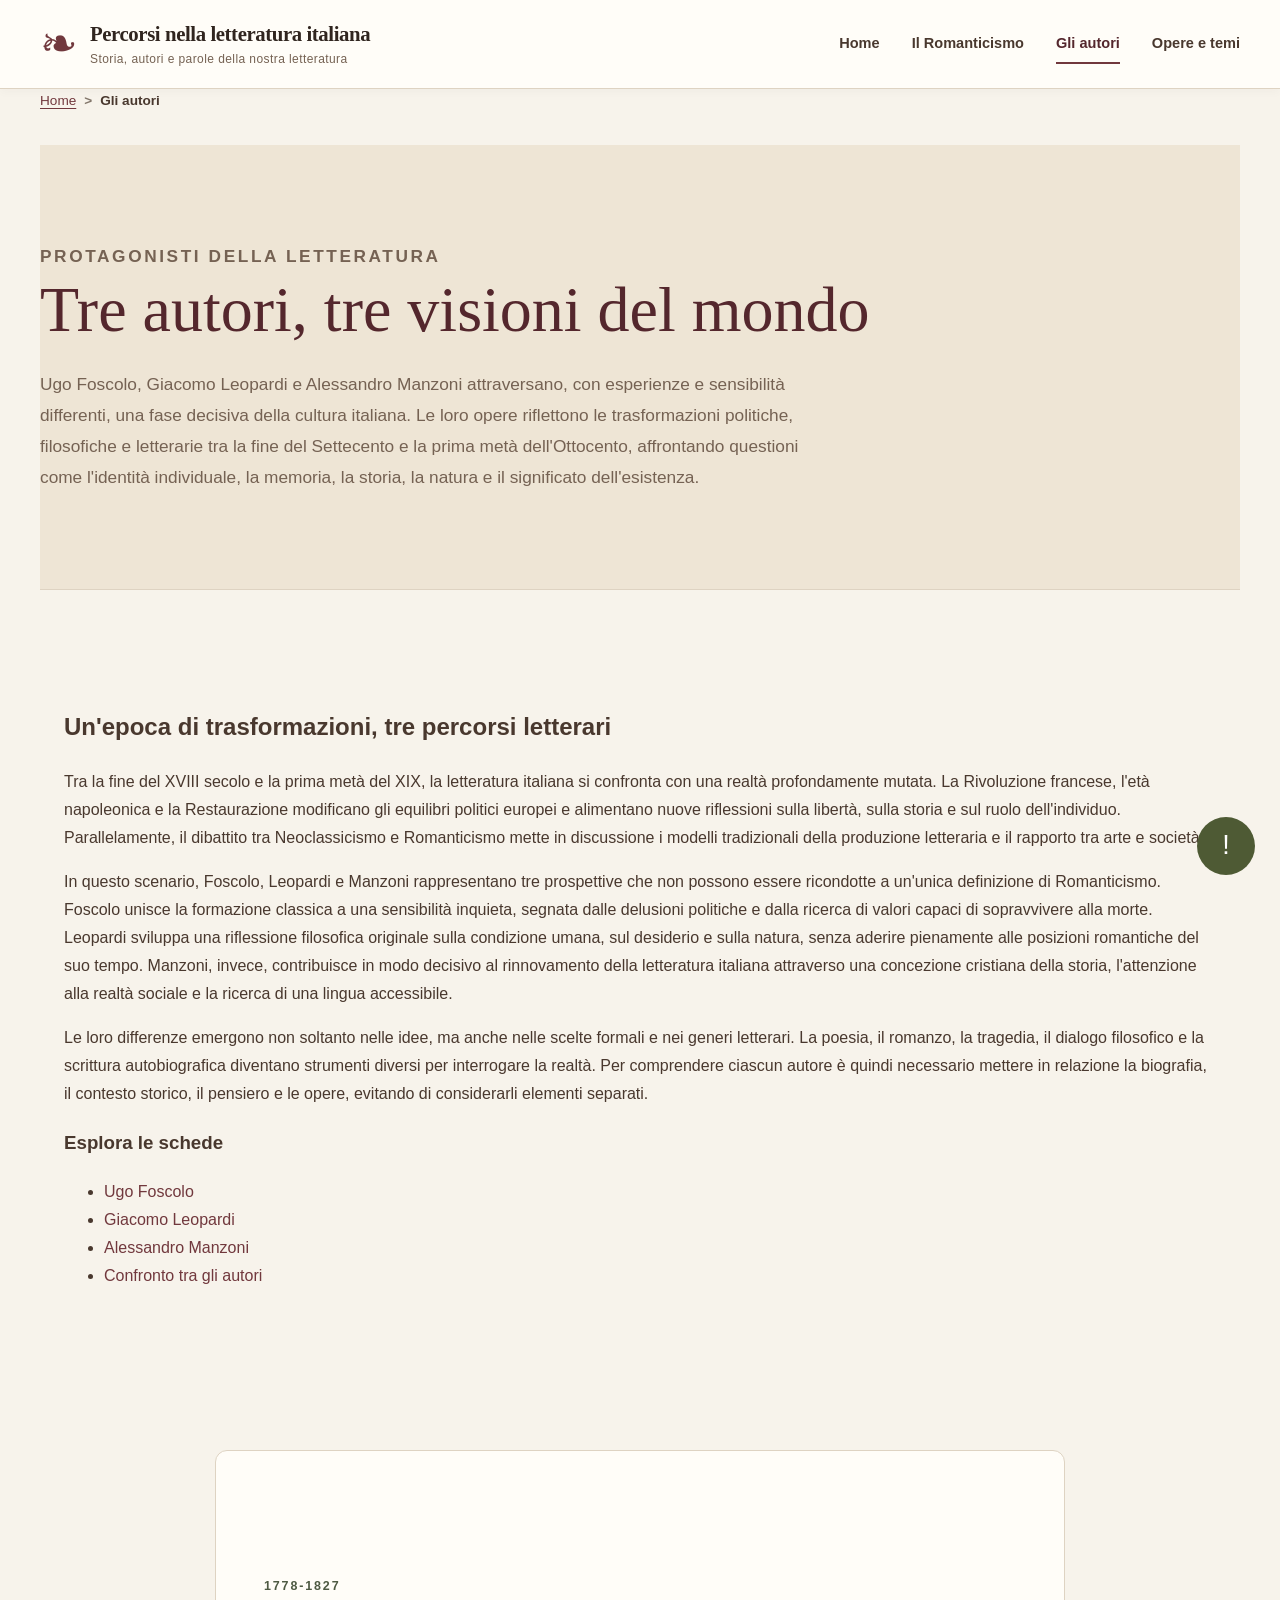
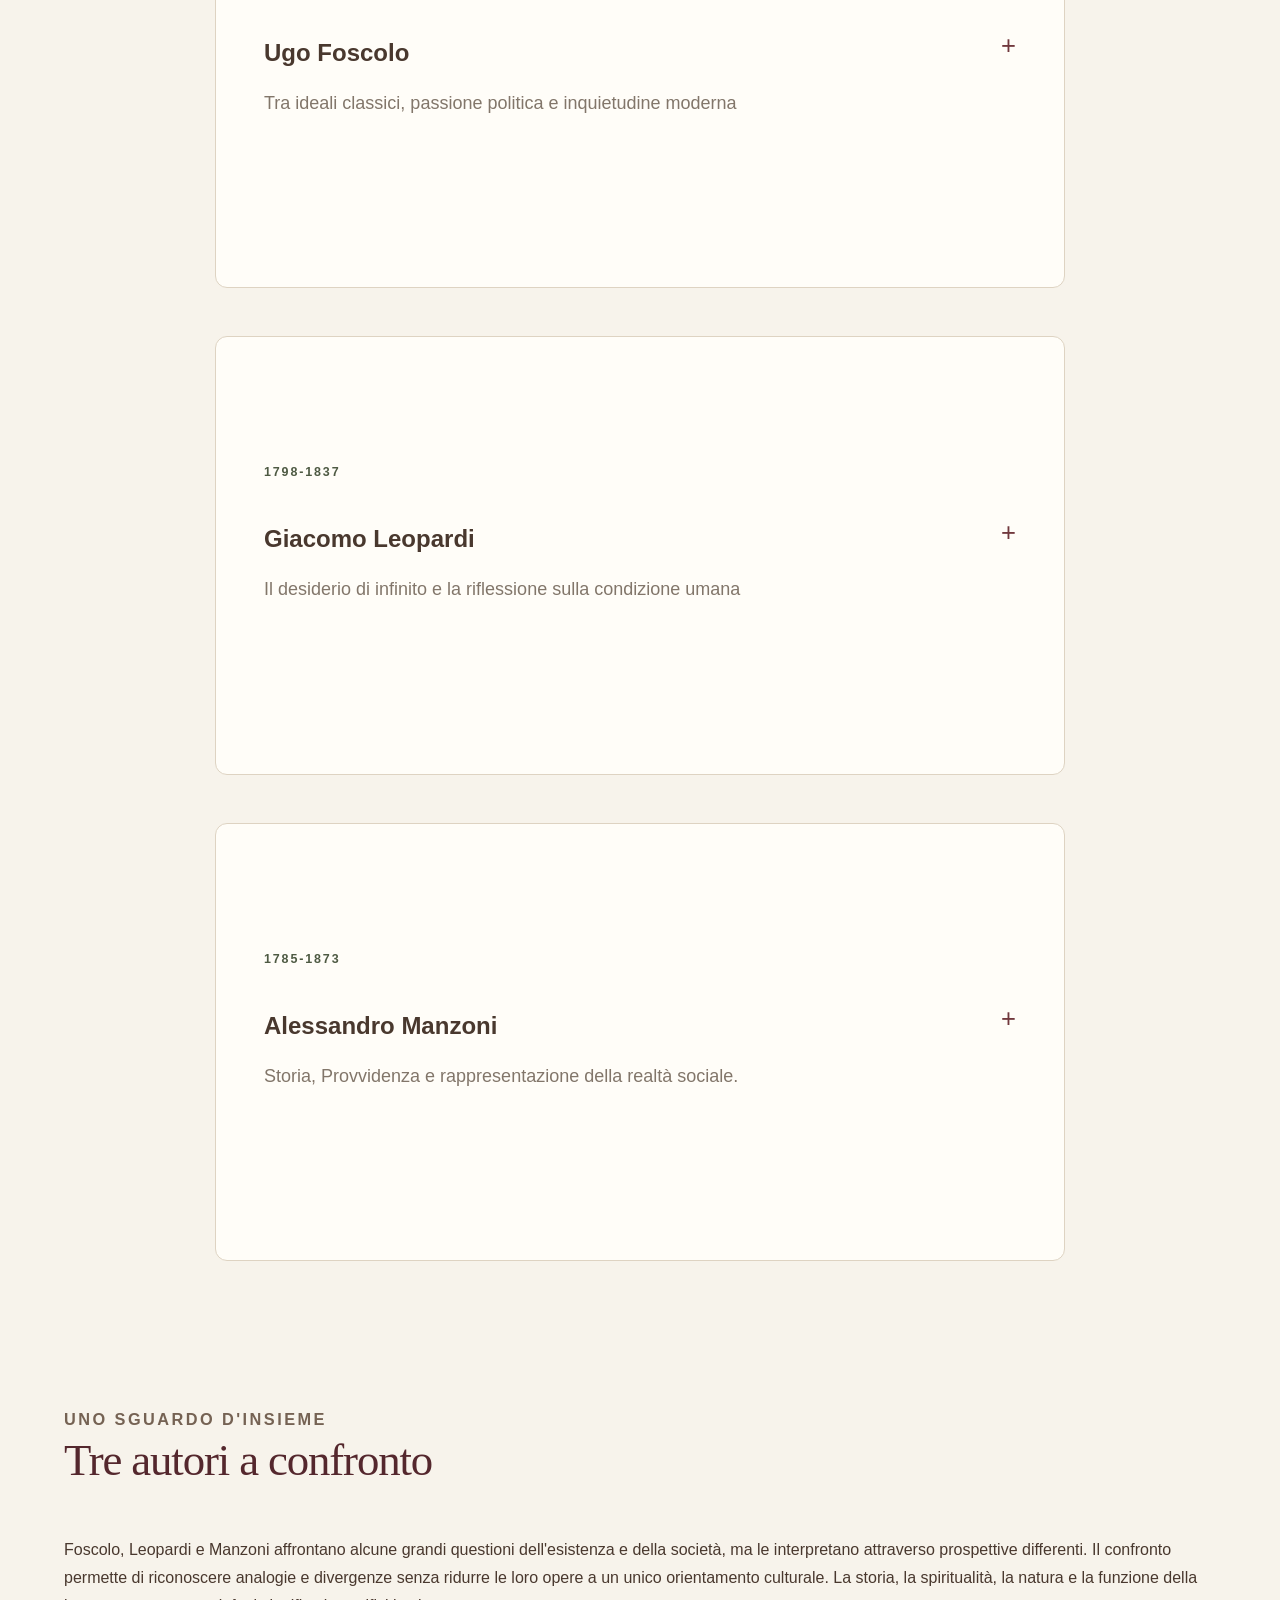
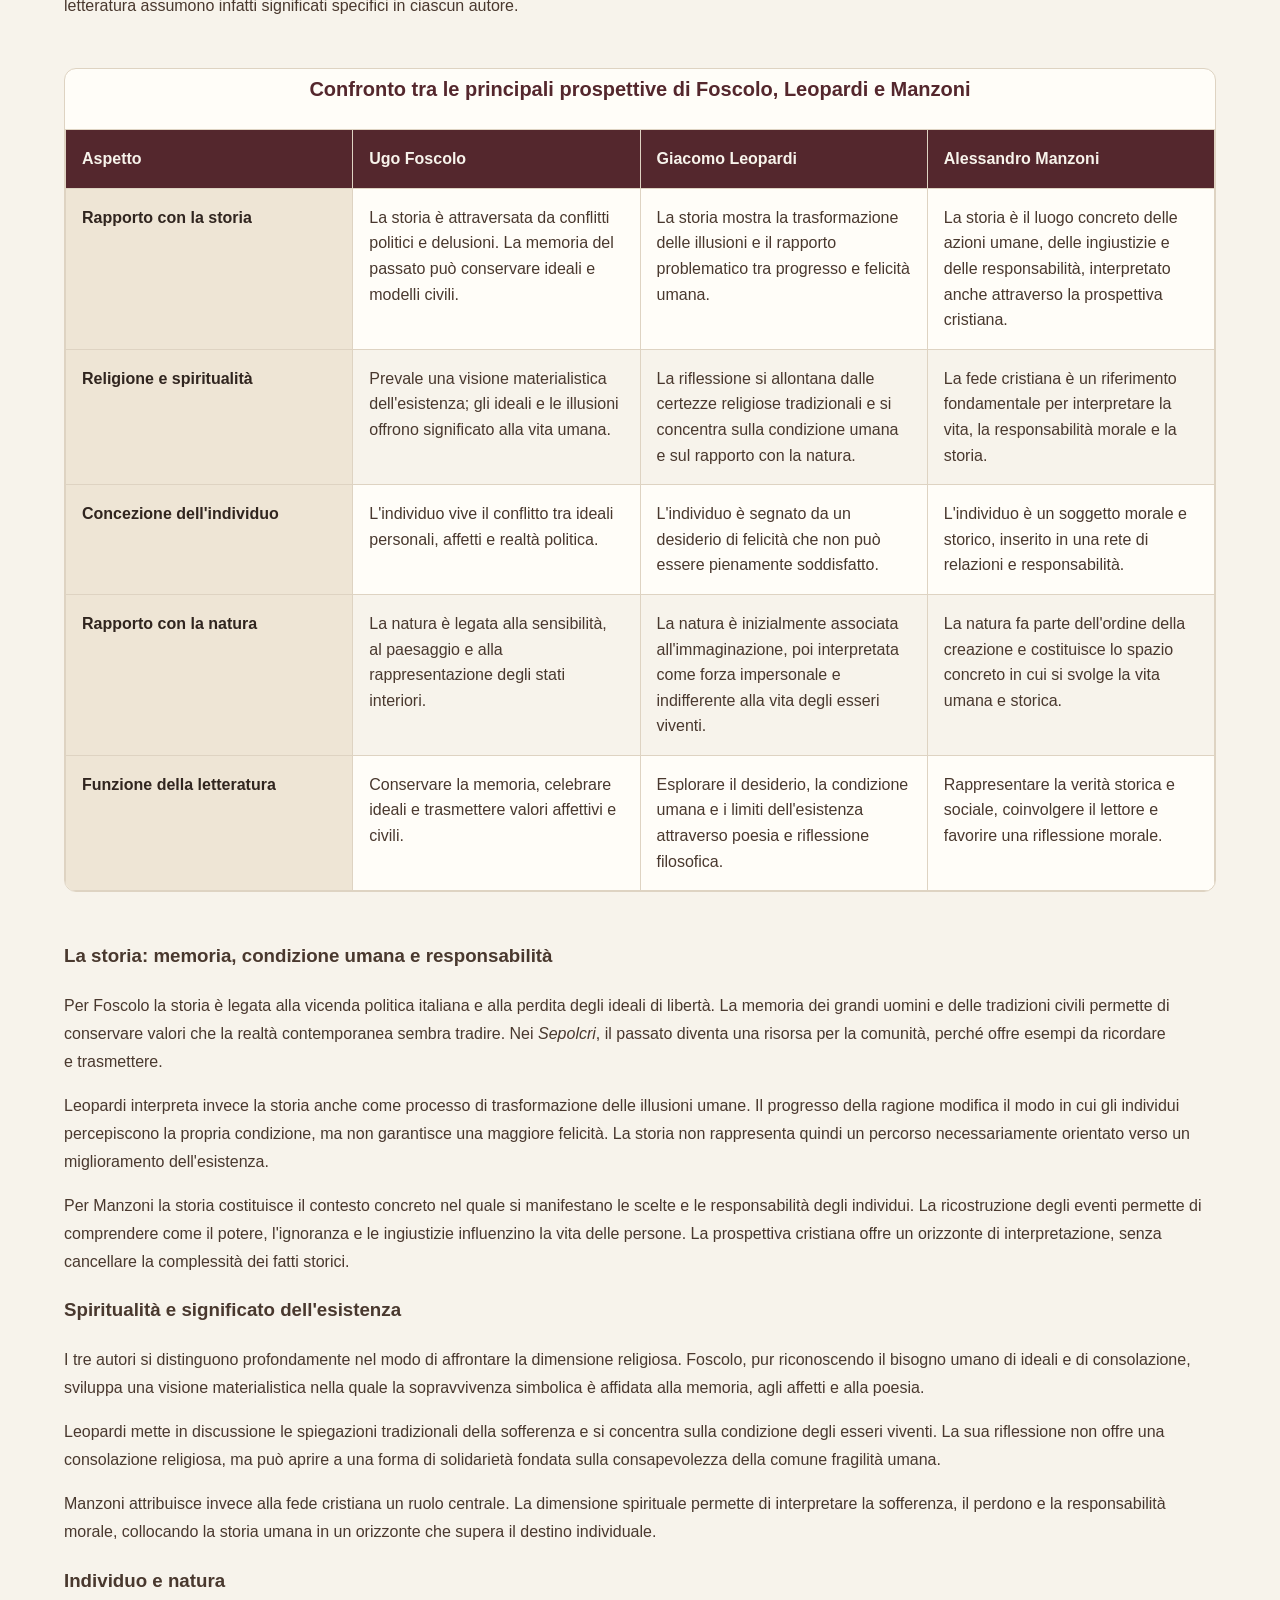
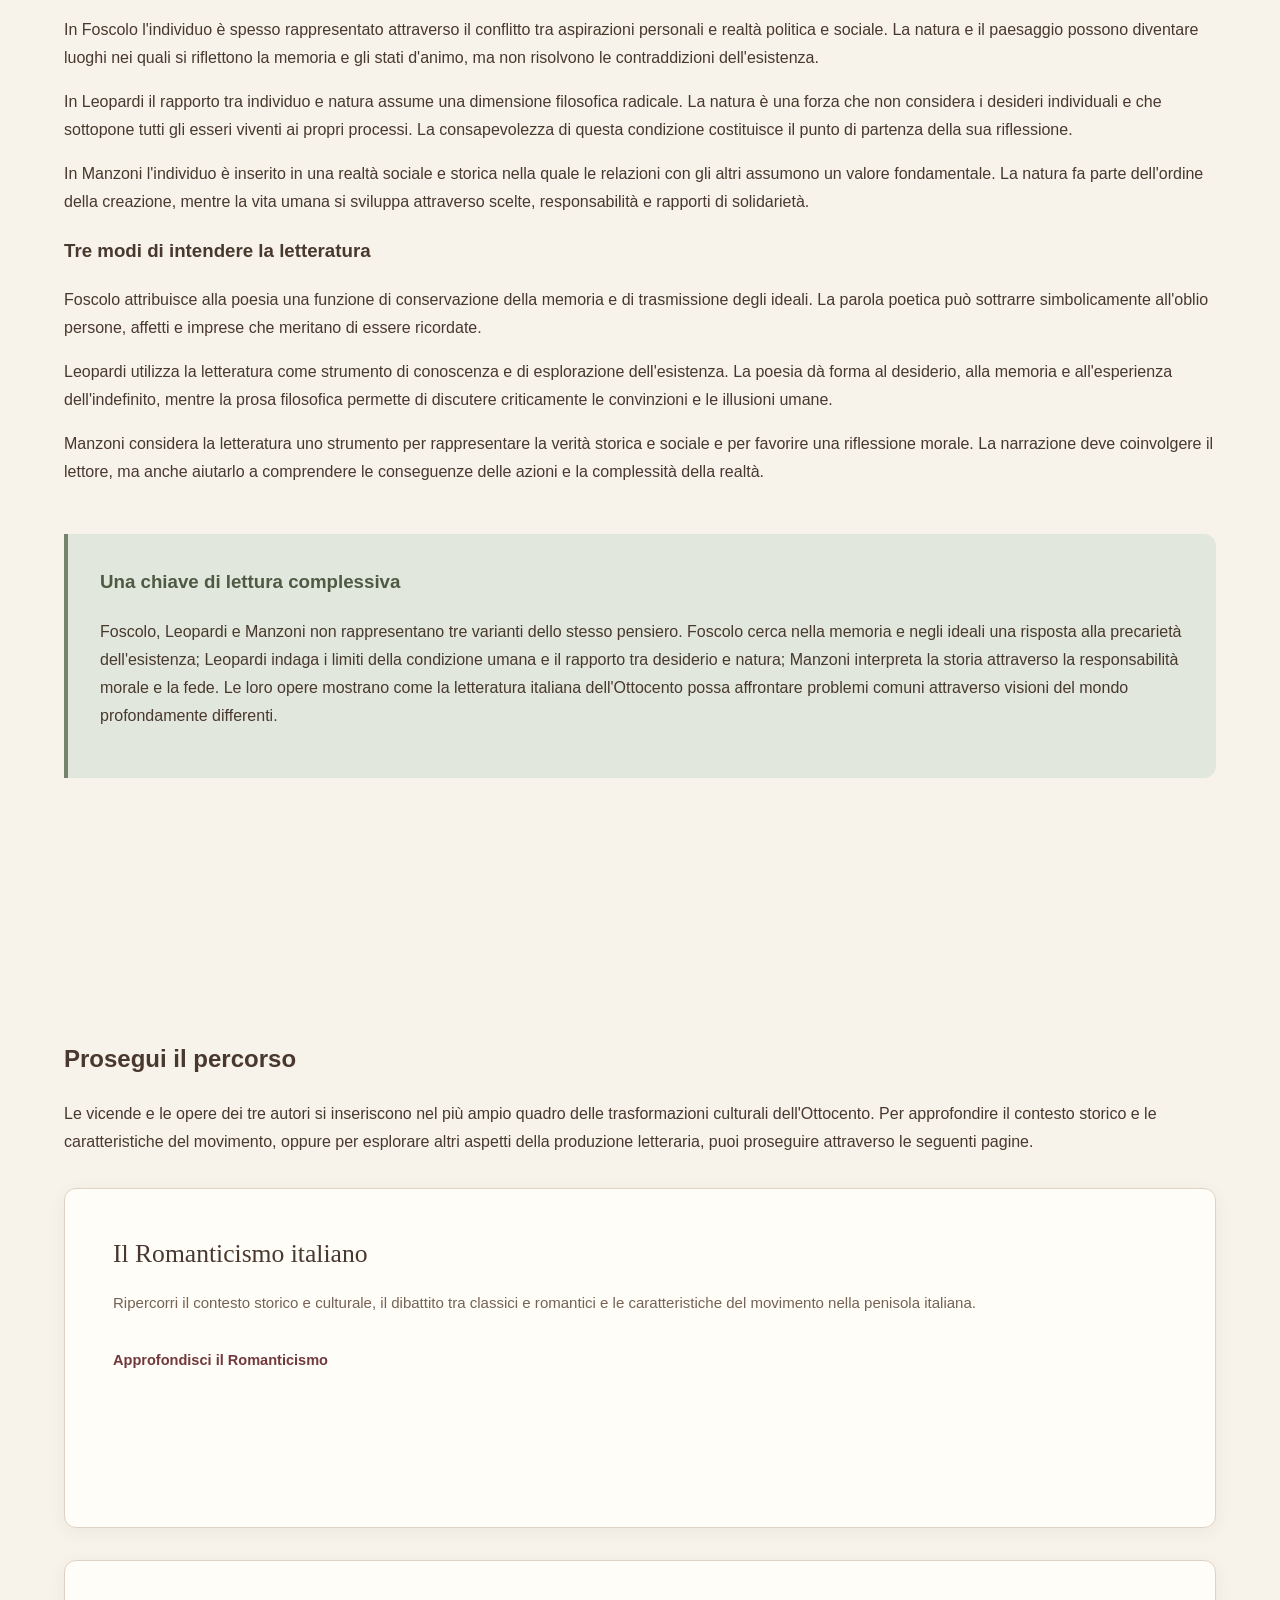
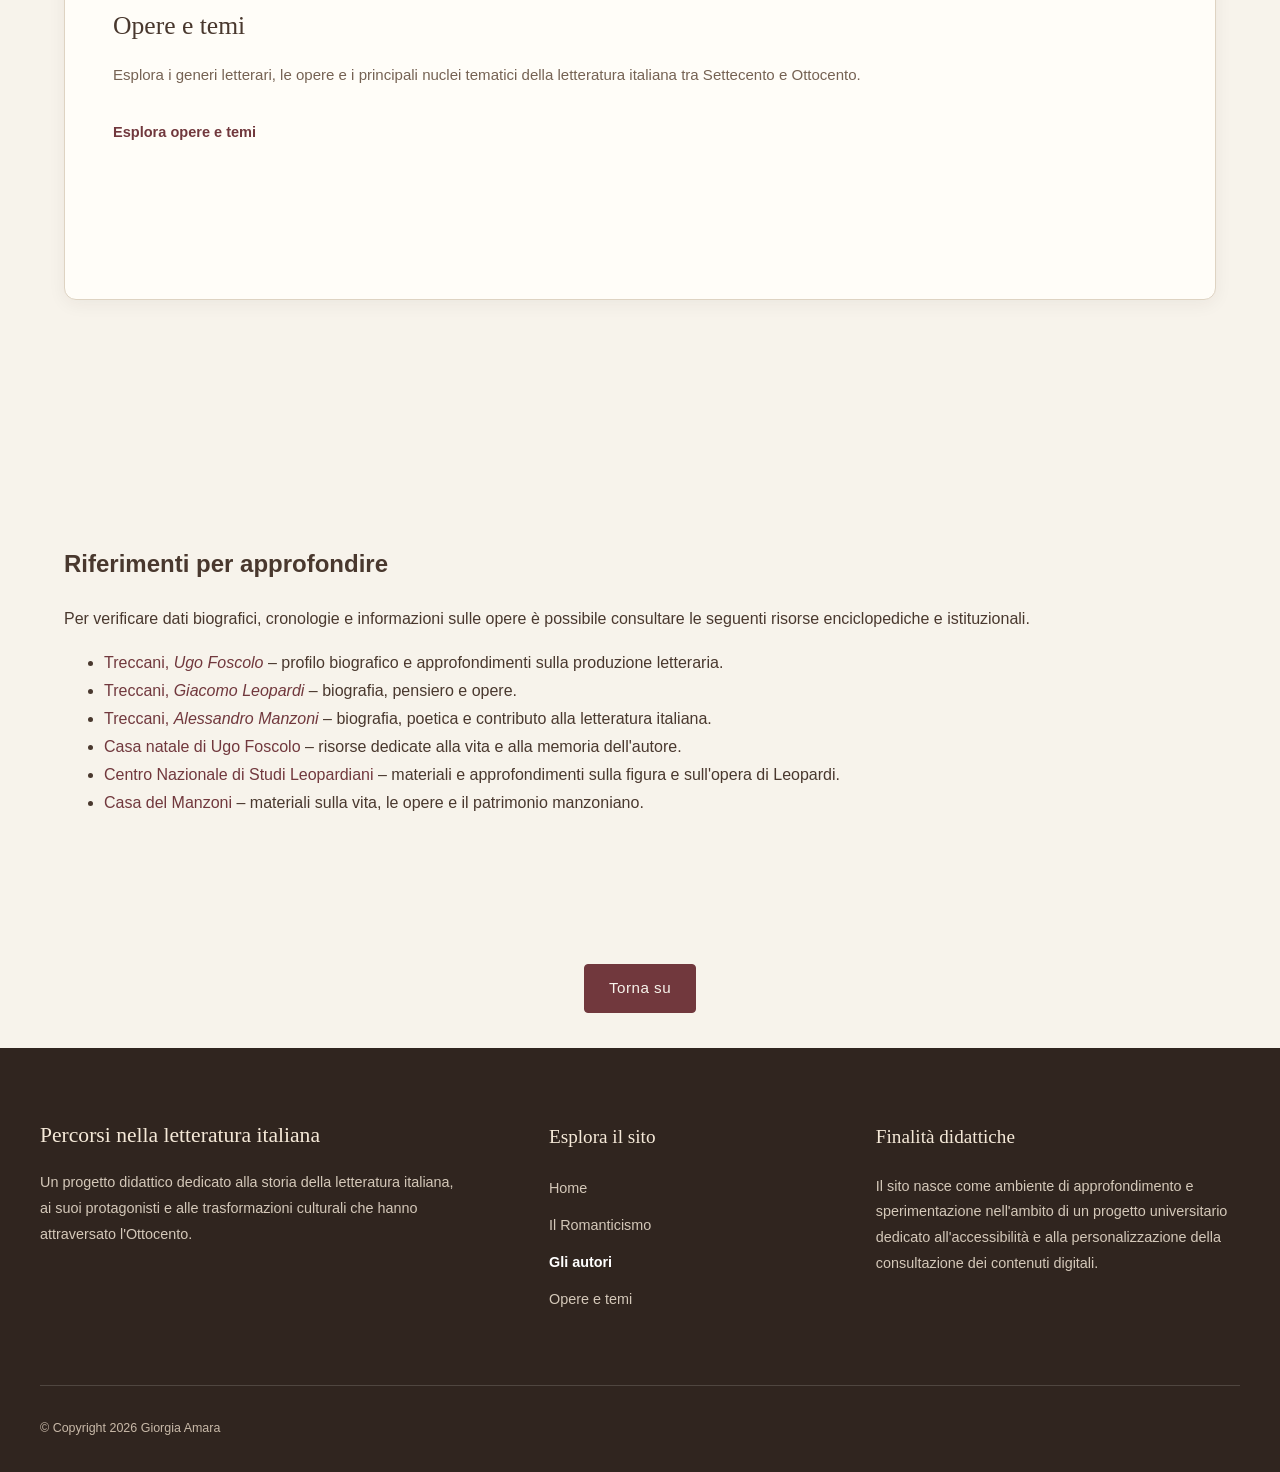
==== commit 194f6318: "Update autori.html" ====
--- a/autori.html
+++ b/autori.html
@@ -14,7 +14,10 @@
     <meta name="DC.rights" content="© 2026 Giorgia Amara">
 
     <link rel="stylesheet" href="style.css">
+    <link rel="stylesheet" href="accessibility-layer/accessibility-layer.css">
     <script src="script.js" defer></script>
+    <script src="accessibility-layer/accessibility-layer.js" defer></script>
+
 
 </head>
 
@@ -1965,4 +1968,4 @@
     </div>
   </footer>
 </body>
-</html>+</html>
--- a/style.css
+++ b/style.css
@@ -95,14 +95,31 @@
     -webkit-font-smoothing: antialiased;
 }
 
-img,
-svg {
-    max-width: 100%;
-}
-
-img {
-    display: block;
+.hero-illustration {
+    width: 320px;
+    aspect-ratio: 1;
+    position: relative;
+    display: flex;
+    align-items: center;
+    justify-content: center;
+}
+
+.hero-illustration::before {
+    content: "";
+    position: absolute;
+    width: 135%;
+    height: 135%;
+    background-color: #4E5A34;
+    border-radius: 80%;
+    z-index: 0;
+}
+
+.hero-illustration img {
+    width: 100%;
     height: auto;
+    object-fit: contain;
+    position: relative;
+    z-index: 1;
 }
 
 a {
@@ -1645,15 +1662,21 @@
         font-size: 0.97rem;
     }
 
-    .hero-illustration {
-        max-width: 420px;
-        margin-inline: auto;
-    }
-
     .literary-illustration {
         max-width: 100%;
     }
-
+    
+    .hero-illustration { 
+        width: min(55vw, 210px); 
+        margin: 15px auto; 
+        flex-shrink: 0; }
+    
+    .hero-illustration::before {
+        width: 85%;
+        height: 85%;
+    }
+
+    
 
     /* Sezioni */
 
--- a/accessibility-layer/accessibility-layer.css
+++ b/accessibility-layer/accessibility-layer.css
@@ -0,0 +1,805 @@
+
+@font-face {
+    font-family: "Atkinson Hyperlegible";
+    src: url("./fonts/AtkinsonHyperlegible-Regular.woff2") format("woff2");
+    font-weight: 400;
+    font-style: normal;
+    font-display: swap;
+}
+
+#accessibility-button {
+    position: fixed;
+    bottom: 25px;
+    right: 25px;
+    width: 58px;
+    height: 58px;
+
+    border: none;
+    border-radius: 50%;
+
+    background-color: #4E5A34;
+    color: white;
+
+    font-size: 27px;
+    cursor: pointer;
+
+    display: flex;
+    align-items: center;
+    justify-content: center;
+
+    z-index: 9999;
+}
+
+#accessibility-button:hover {
+    background-color: #374126;
+}
+
+#accessibility-button:focus-visible {
+    outline: 3px solid #B58A45;
+    outline-offset: 4px;
+}
+
+#accessibility-panel[aria-hidden="true"] {
+    display: none;
+}
+
+#accessibility-panel[aria-hidden="false"] {
+    display: block;
+}
+#accessibility-panel {
+    position: fixed;
+    right: 25px;
+    top: 20px;
+    bottom: 95px;
+
+    width: 320px;
+    max-width: calc(100vw - 40px);
+    overflow-y: auto;
+
+    padding: 24px;
+    box-sizing: border-box;
+
+    background-color: #F8F5ED;
+    color: #34342E;
+
+    border: 1px solid #D8D0C0;
+    border-radius: 14px;
+
+    box-shadow: 0 4px 18px rgba(0, 0, 0, 0.15);
+
+    z-index: 9998;
+}
+
+/* PULSANTE DI CHIUSURA DEL PANNELLO */
+
+#close-accessibility-panel {
+    position: absolute;
+    top: 12px;
+    right: 14px;
+
+    width: 36px;
+    height: 36px;
+
+    border: none;
+    border-radius: 6px;
+
+    background-color: transparent;
+    color: #34342E;
+
+    font-family: Arial, sans-serif;
+    font-size: 27px;
+    line-height: 1;
+
+    cursor: pointer;
+}
+
+#close-accessibility-panel:hover {
+    background-color: #E8EBDD;
+}
+
+#close-accessibility-panel:focus-visible {
+    outline: 3px solid #B58A45;
+    outline-offset: 2px;
+}
+
+/* INDICE DEI CONTENUTI */
+
+#accessibility-index {
+    margin-top: 20px;
+    padding-top: 15px;
+    border-top: 1px solid #D8D0C0;
+}
+
+#accessibility-index summary {
+    font-size: 18px;
+    font-weight: 600;
+    cursor: pointer;
+    padding: 8px 0;
+    list-style-position: inside;
+}
+
+#accessibility-index summary:hover {
+    text-decoration: underline;
+}
+
+#accessibility-index summary:focus-visible {
+    outline: 2px solid #B58A45;
+    outline-offset: 3px;
+    border-radius: 3px;
+}
+
+#accessibility-index details[open] summary {
+    margin-bottom: 12px;
+}
+
+#accessibility-index ul {
+    list-style: none;
+    padding: 0;
+    margin: 0;
+}
+
+#accessibility-index li {
+    margin-bottom: 9px;
+    font-size: 15px;
+}
+
+#accessibility-index a {
+    color: #4E5A34;
+    text-decoration: none;
+}
+
+#accessibility-index a:hover {
+    text-decoration: underline;
+}
+
+#accessibility-index a:focus-visible {
+    outline: 2px solid #B58A45;
+    outline-offset: 3px;
+}
+
+/* Distinzione visiva tra i livelli dei titoli */
+
+#accessibility-index .accessibility-h2 {
+    padding-left: 12px;
+}
+
+#accessibility-index .accessibility-h3 {
+    padding-left: 24px;
+}
+
+
+/* PERSONALIZZAZIONE DEL TESTO */
+
+#text-settings {
+    margin-top: 22px;
+    padding-top: 18px;
+    border-top: 1px solid #D8D0C0;
+}
+
+#text-settings h3,
+#contrast-settings h3 {
+    margin-top: 0;
+    margin-bottom: 15px;
+    color: #34342E;
+    font-size: 18px;
+    line-height: 1.4;
+}
+
+/* SELEZIONE DEL CARATTERE TIPOGRAFICO E CONTRASTO */
+
+#text-settings label[for="font-selector"],
+#contrast-settings label[for="contrast-selector"] {
+    display: block;
+    margin-bottom: 8px;
+    color: #34342E;
+    font-size: 15px;
+    font-weight: 600;
+}
+
+/* selettore font e contrasto*/
+#font-selector,
+#contrast-selector {
+    display: block;
+    width: 100%;
+    min-height: 44px;
+    padding: 10px 12px;
+    margin-bottom: 18px;
+
+    border: 1px solid #4E5A34;
+    border-radius: 8px;
+
+    background-color: #FFFFFF;
+    color: #34342E;
+
+    font-family: inherit;
+    font-size: 15px;
+
+    cursor: pointer;
+}
+
+#font-selector:hover,
+#contrast-selector:hover {
+    background-color: #F0F2E9;
+}
+
+#font-selector:focus-visible,
+#contrast-selector:focus-visible {
+    outline: 3px solid #B58A45;
+    outline-offset: 3px;
+}
+
+
+/* CONTROLLI PROGRESSIVI DELLA DIMENSIONE DEL TESTO */
+
+#text-controls,
+#line-spacing-controls {
+    display: grid;
+    grid-template-columns: 44px minmax(0, 1fr) 44px;
+    align-items: center;
+    gap: 8px;
+    margin-bottom: 18px;
+}
+
+/* PULSANTI + E - */
+
+#text-controls button,
+#line-spacing-controls button {
+    width: 44px;
+    min-height: 44px;
+    padding: 0;
+
+    border: 1px solid #4E5A34;
+    border-radius: 8px;
+
+    background-color: #4E5A34;
+    color: #FFFFFF;
+
+    font-family: inherit;
+    font-size: 22px;
+    font-weight: 600;
+
+    cursor: pointer;
+    transition: background-color 0.2s ease;
+}
+
+#text-controls button:hover:not(:disabled),
+#line-spacing-controls button:hover:not(:disabled) {
+    background-color: #374126;
+}
+
+
+/* Etichette dei livelli */
+
+#text-size-label,
+#line-spacing-label {
+    display: block;
+    min-width: 0;
+    text-align: center;
+
+    color: #34342E;
+    font-size: 14px;
+    font-weight: 600;
+    line-height: 1.4;
+}
+
+/* Pulsanti disabilitati ai livelli minimo e massimo */
+
+#text-controls button:disabled,
+#line-spacing-controls button:disabled {
+    background-color: #E8EBDD;
+    border-color: #A6AD95;
+    color: #596044;
+    cursor: not-allowed;
+}
+
+/* Focus da tastiera */
+
+#text-controls button:focus-visible,
+#line-spacing-controls button:focus-visible {
+    outline: 3px solid #B58A45;
+    outline-offset: 3px;
+}
+
+/* Pressione */
+
+#text-controls button:active:not(:disabled),
+#line-spacing-controls button:active:not(:disabled) {
+    background-color: #29321D;
+}
+
+
+/* PULSANTE RIPRISTINO IMPOSTAZIONI */
+
+#reset-settings-button {
+    display: block;
+    width: 100%;
+    min-height: 44px;
+
+    margin-top: 16px;
+    padding: 10px 12px;
+
+    border: 1px solid #B58A45;
+    border-radius: 8px;
+
+    background-color: transparent;
+    color: #34342E;
+
+    font-family: inherit;
+    font-size: 14px;
+    font-weight: 600;
+
+    cursor: pointer;
+}
+
+#reset-settings-button:hover {
+    background-color: #F0E9D9;
+}
+
+#reset-settings-button:focus-visible {
+    outline: 3px solid #B58A45;
+    outline-offset: 3px;
+}
+
+
+/* parole del glossario evidenziate */
+.glossary-term {
+    background-color: #f5e6a8;
+    color: #3d3025;
+    border-bottom: 2px dotted #8b5e3c;
+    cursor: pointer;
+    border-radius: 3px;
+    padding: 0 2px;
+}
+
+.glossary-term:focus {
+    outline: 2px solid #8b5e3c;
+    outline-offset: 2px;
+}
+
+.glossary-term:hover {
+    background-color: #ead28a;
+}
+
+
+/* Contenitore del termine e della definizione */
+.glossary-popover-container {
+    position: relative;
+    display: inline;
+}
+
+
+/* Scheda della definizione */
+
+.glossary-definition {
+    position: absolute;
+    bottom: calc(100% + 8px);
+    left: 0;
+    right: auto;
+
+    width: min(250px, 80vw);
+    max-height: 180px;
+    overflow-y: auto;
+
+    padding: 14px;
+
+    background-color: #FFFDF7;
+    color: #34342E;
+
+    border: 1px solid #D8D0C0;
+    border-left: 4px solid #4E5A34;
+    border-radius: 8px;
+
+    box-shadow: 0 3px 12px rgba(0, 0, 0, 0.15);
+
+    font-size: 1em;
+    line-height: 1.5;
+    overflow-wrap: break-word;
+    z-index: 1000;
+}
+
+
+
+/* PULSANTI DEL GLOSSARIO NEL PANNELLO */
+
+#glossary-section > button {
+    display: block;
+    width: 100%;
+    min-height: 44px;
+    padding: 10px 12px;
+    margin-top: 10px;
+
+    border: 1px solid #4E5A34;
+    border-radius: 8px;
+
+    font-family: inherit;
+    font-size: 14px;
+    font-weight: 600;
+
+    cursor: pointer;
+    transition: background-color 0.2s ease;
+}
+
+/* Visualizza glossario: pulsante principale */
+
+#glossary-section > button:first-of-type {
+    background-color: #4E5A34;
+    color: #FFFFFF;
+}
+
+#glossary-section > button:first-of-type:hover {
+    background-color: #374126;
+}
+
+/* Attiva glossario: pulsante secondario */
+
+#glossary-section > button:last-of-type {
+    background-color: transparent;
+    color: #4E5A34;
+}
+
+#glossary-section > button:last-of-type:hover {
+    background-color: #E8EBDD;
+}
+
+/* Stato attivo del glossario */
+
+#glossary-section > button[aria-pressed="true"] {
+    background-color: #E8EBDD;
+    border: 2px solid #4E5A34;
+    color: #374126;
+}
+
+/* Focus da tastiera */
+
+#glossary-section > button:focus-visible {
+    outline: 3px solid #B58A45;
+    outline-offset: 3px;
+}
+
+/* PULSANTE DELLA SPAZIATURA DEL TESTO */
+#text-spacing-button {
+    display: block;
+    width: 100%;
+    min-height: 44px;
+    padding: 10px 12px;
+    border: 1px solid #4E5A34;
+    border-radius: 8px;
+    background-color: #4E5A34;
+    color: #FFFFFF;
+    font-family: inherit;
+    font-size: 14px;
+    font-weight: 600;
+    cursor: pointer;
+    transition: background-color 0.2s ease;
+}
+
+#text-spacing-button:hover {
+    background-color: #374126;
+}
+
+#text-spacing-button:focus-visible {
+    outline: 3px solid #B58A45;
+    outline-offset: 3px;
+}
+
+#text-spacing-button:active {
+    background-color: #29321D;
+}
+
+
+
+/* CONTENITORE DEI RIASSUNTI */
+.summary-accordion {
+    display: block;
+    width: 100%;
+    max-width: 100%;
+    margin: 20px 0;
+    box-sizing: border-box;
+}
+
+/* PULSANTE MOSTRA/NASCONDI RIASSUNTO */
+.summary-accordion .summary-toggle {
+    display: block;
+    width: fit-content;
+    max-width: 100%;
+    min-height: 48px;
+    box-sizing: border-box;
+    padding: 12px 16px;
+    border: 1px solid #4E5A34;
+    border-radius: 8px;
+    background-color: #4E5A34;
+    color: #FFFFFF;
+    font-family: inherit;
+    font-size: 15px;
+    font-weight: 600;
+    text-align: left;
+    white-space: normal;
+    overflow-wrap: break-word;
+    cursor: pointer;
+    transition: background-color 0.2s ease;
+}
+
+.summary-accordion .summary-toggle:hover {
+    background-color: #374126;
+}
+
+.summary-accordion .summary-toggle:focus-visible {
+    outline: 3px solid #B58A45;
+    outline-offset: 3px;
+}
+
+.summary-accordion .summary-toggle[aria-expanded="true"] {
+    background-color: #374126;
+}
+
+/* PULSANTE ATTIVA/DISATTIVA RIASSUNTI NEL PANNELLO */
+#summaries-section > button {
+    display: block;
+    width: 100%;
+    min-height: 44px;
+    padding: 10px 12px;
+    border: 1px solid #4E5A34;
+    border-radius: 8px;
+    background-color: #4E5A34;
+    color: #FFFFFF;
+    font-family: inherit;
+    font-size: 14px;
+    font-weight: 600;
+    text-align: center;
+    cursor: pointer;
+}
+
+#summaries-section > button:hover {
+    background-color: #374126;
+}
+
+#summaries-section > button:focus-visible {
+    outline: 3px solid #B58A45;
+    outline-offset: 3px;
+}
+
+#summaries-section > button[aria-pressed="true"] {
+    background-color: #374126;
+}
+/* PERSONALIZZAZIONE DEL CARATTERE TIPOGRAFICO */
+
+/* Serif */
+.accessibility-content.font-serif,
+.accessibility-content.font-serif p,
+.accessibility-content.font-serif h1,
+.accessibility-content.font-serif h2,
+.accessibility-content.font-serif h3,
+.accessibility-content.font-serif h4,
+.accessibility-content.font-serif li,
+.accessibility-content.font-serif td,
+.accessibility-content.font-serif th,
+.accessibility-content.font-serif blockquote,
+.accessibility-content.font-serif figcaption,
+.accessibility-content.font-serif dt,
+.accessibility-content.font-serif dd,
+.accessibility-content.font-serif .glossary-term,
+.accessibility-content.font-serif .glossary-definition {
+    font-family: Georgia, "Times New Roman", serif;
+}
+
+/* Sans serif */
+.accessibility-content.font-sans-serif,
+.accessibility-content.font-sans-serif p,
+.accessibility-content.font-sans-serif h1,
+.accessibility-content.font-sans-serif h2,
+.accessibility-content.font-sans-serif h3,
+.accessibility-content.font-sans-serif h4,
+.accessibility-content.font-sans-serif li,
+.accessibility-content.font-sans-serif td,
+.accessibility-content.font-sans-serif th,
+.accessibility-content.font-sans-serif blockquote,
+.accessibility-content.font-sans-serif figcaption,
+.accessibility-content.font-sans-serif dt,
+.accessibility-content.font-sans-serif dd,
+.accessibility-content.font-sans-serif .glossary-term,
+.accessibility-content.font-sans-serif .glossary-definition {
+    font-family: Arial, Helvetica, sans-serif;
+}
+
+.accessibility-content.font-atkinson,
+.accessibility-content.font-atkinson p,
+.accessibility-content.font-atkinson h1,
+.accessibility-content.font-atkinson h2,
+.accessibility-content.font-atkinson h3,
+.accessibility-content.font-atkinson h4,
+.accessibility-content.font-atkinson li,
+.accessibility-content.font-atkinson td,
+.accessibility-content.font-atkinson th,
+.accessibility-content.font-atkinson blockquote,
+.accessibility-content.font-atkinson figcaption,
+.accessibility-content.font-atkinson dt,
+.accessibility-content.font-atkinson dd,
+.accessibility-content.font-atkinson .glossary-term,
+.accessibility-content.font-atkinson .glossary-definition {
+    font-family: "Atkinson Hyperlegible", Arial, sans-serif;
+}
+
+/* MODALITÀ DI CONTRASTO */
+
+/* CONTRASTO ELEVATO */
+
+body.accessibility-contrast-high .accessibility-content {
+    background-color: #FFFFFF !important;
+    color: #000000 !important;
+}
+
+body.accessibility-contrast-high .accessibility-content * {
+    color: #000000 !important;
+}
+
+/* Collegamenti */
+body.accessibility-contrast-high .accessibility-content a {
+    color: #0000CC !important;
+    text-decoration: underline !important;
+}
+
+/* Pulsanti e controlli */
+body.accessibility-contrast-high .accessibility-content button,
+body.accessibility-contrast-high .accessibility-content input,
+body.accessibility-contrast-high .accessibility-content select,
+body.accessibility-contrast-high .accessibility-content textarea,
+body.accessibility-contrast-high .accessibility-content [role="button"],
+body.accessibility-contrast-high .accessibility-content [role="link"] {
+    background-color: #FFFFFF !important;
+    color: #000000 !important;
+    border: 2px solid #000000 !important;
+}
+
+/* Tabelle */
+body.accessibility-contrast-high .accessibility-content table,
+body.accessibility-contrast-high .accessibility-content th,
+body.accessibility-contrast-high .accessibility-content td {
+    border-color: #000000 !important;
+}
+
+/* Focus da tastiera */
+body.accessibility-contrast-high .accessibility-content :focus-visible {
+    outline: 3px solid #000000 !important;
+    outline-offset: 3px !important;
+}
+
+
+/* CONTRASTO INVERTITO */
+
+body.accessibility-contrast-inverted .accessibility-content {
+    background-color: #000000 !important;
+    color: #FFFFFF !important;
+}
+
+body.accessibility-contrast-inverted .accessibility-content * {
+    color: #FFFFFF !important;
+}
+
+/* Definizioni del glossario */
+body.accessibility-contrast-inverted
+.accessibility-content .glossary-definition {
+    background-color: #000000 !important;
+    color: #FFFFFF !important;
+    border: 2px solid #FFFFFF !important;
+}
+
+/* Testo contenuto nelle definizioni */
+body.accessibility-contrast-inverted
+.accessibility-content .glossary-definition * {
+    color: #FFFFFF !important;
+}
+
+/* Collegamenti */
+body.accessibility-contrast-inverted .accessibility-content a {
+    color: #FFFF00 !important;
+    text-decoration: underline !important;
+}
+
+/* Pulsanti e controlli */
+body.accessibility-contrast-inverted .accessibility-content button,
+body.accessibility-contrast-inverted .accessibility-content input,
+body.accessibility-contrast-inverted .accessibility-content select,
+body.accessibility-contrast-inverted .accessibility-content textarea,
+body.accessibility-contrast-inverted .accessibility-content [role="button"],
+body.accessibility-contrast-inverted .accessibility-content [role="link"] {
+    background-color: #000000 !important;
+    color: #FFFFFF !important;
+    border: 2px solid #FFFFFF !important;
+}
+
+/* Tabelle */
+body.accessibility-contrast-inverted .accessibility-content table,
+body.accessibility-contrast-inverted .accessibility-content th,
+body.accessibility-contrast-inverted .accessibility-content td {
+    border-color: #FFFFFF !important;
+}
+
+/* Focus da tastiera */
+body.accessibility-contrast-inverted .accessibility-content :focus-visible {
+    outline: 3px solid #FFFF00 !important;
+    outline-offset: 3px !important;
+}
+
+/* CONTRASTO ELEVATO - PANNELLO ACCESSIBILITY LAYER */
+
+body.accessibility-contrast-high #accessibility-panel {
+    background-color: #FFFFFF !important;
+    color: #000000 !important;
+    border: 2px solid #000000 !important;
+}
+
+body.accessibility-contrast-high #accessibility-panel * {
+    color: #000000 !important;
+}
+
+body.accessibility-contrast-high #accessibility-panel button,
+body.accessibility-contrast-high #accessibility-panel select {
+    background-color: #FFFFFF !important;
+    color: #000000 !important;
+    border: 2px solid #000000 !important;
+}
+
+body.accessibility-contrast-high #accessibility-panel :focus-visible {
+    outline: 3px solid #000000 !important;
+    outline-offset: 3px !important;
+}
+
+/* CONTRASTO INVERTITO - PANNELLO ACCESSIBILITY LAYER */
+
+body.accessibility-contrast-inverted #accessibility-panel {
+    background-color: #000000 !important;
+    color: #FFFFFF !important;
+    border: 2px solid #FFFFFF !important;
+}
+
+body.accessibility-contrast-inverted #accessibility-panel * {
+    color: #FFFFFF !important;
+}
+
+body.accessibility-contrast-inverted #accessibility-panel button,
+body.accessibility-contrast-inverted #accessibility-panel select {
+    background-color: #000000 !important;
+    color: #FFFFFF !important;
+    border: 2px solid #FFFFFF !important;
+}
+
+body.accessibility-contrast-inverted #accessibility-panel :focus-visible {
+    outline: 3px solid #FFFF00 !important;
+    outline-offset: 3px !important;
+}
+
+/* HOVER E ACTIVE - CONTRASTO ELEVATO */
+
+body.accessibility-contrast-high #accessibility-panel button:hover:not(:disabled),
+body.accessibility-contrast-high #accessibility-panel select:hover {
+    background-color: #E0E0E0 !important;
+}
+
+body.accessibility-contrast-high #accessibility-panel button:active:not(:disabled) {
+    background-color: #BDBDBD !important;
+}
+
+body.accessibility-contrast-high #accessibility-panel button:disabled {
+    background-color: #D6D6D6 !important;
+    color: #555555 !important;
+    border-color: #555555 !important;
+    cursor: not-allowed;
+}
+
+/* HOVER E ACTIVE - CONTRASTO INVERTITO */
+
+body.accessibility-contrast-inverted #accessibility-panel button:hover:not(:disabled),
+body.accessibility-contrast-inverted #accessibility-panel select:hover {
+    background-color: #333333 !important;
+}
+
+body.accessibility-contrast-inverted #accessibility-panel button:active:not(:disabled) {
+    background-color: #555555 !important;
+}
+
+body.accessibility-contrast-inverted #accessibility-panel button:disabled {
+    background-color: #222222 !important;
+    color: #AAAAAA !important;
+    border-color: #AAAAAA !important;
+    cursor: not-allowed;
+}
